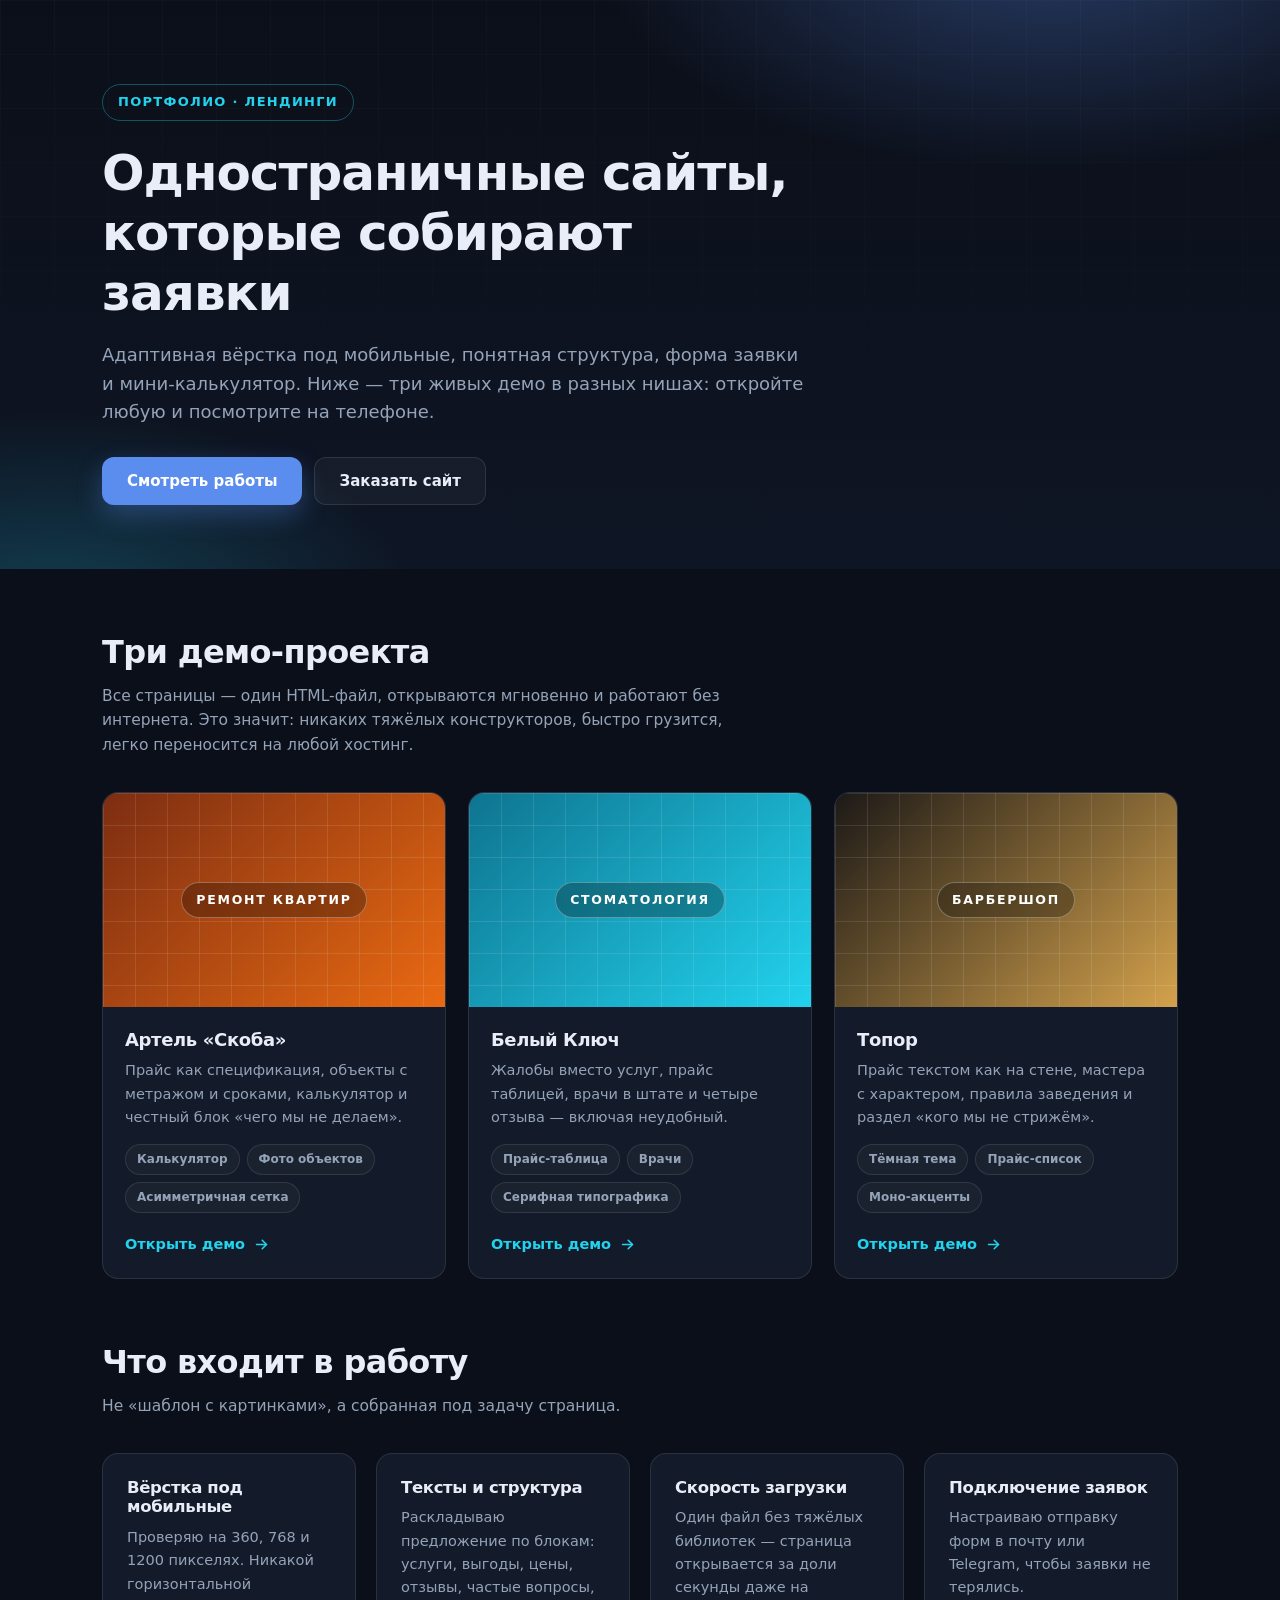
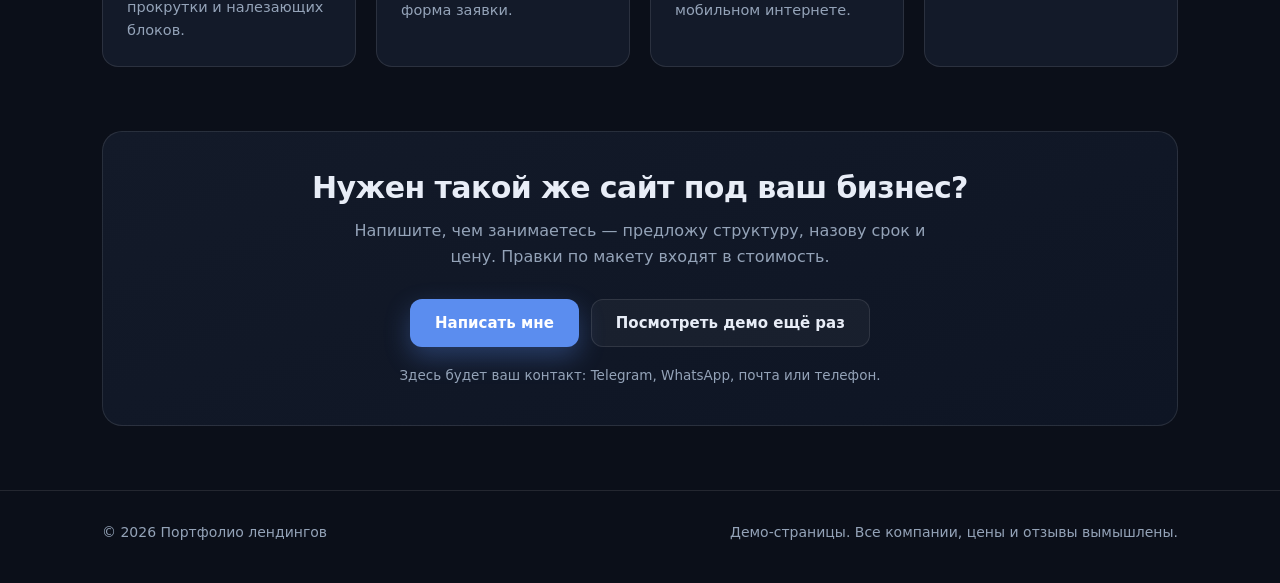
==== index.html @ 1e82141d "Portfolio: three redesigned landings with real photos, hub page, credits" ====
<!DOCTYPE html>
<html lang="ru">
<head>
<meta charset="utf-8">
<meta name="viewport" content="width=device-width, initial-scale=1">
<title>Портфолио — лендинги под ключ</title>
<meta name="description" content="Портфолио: одностраничные сайты для бизнеса. Адаптивная вёрстка, живые демо, срок 2–4 дня.">
<meta property="og:type" content="website">
<meta property="og:title" content="Портфолио — лендинги под ключ">
<meta property="og:description" content="Три демо-лендинга: ремонт квартир, стоматология, барбершоп.">
<style>
  :root{
    --bg:#0b0f19;
    --panel:#131a29;
    --line:rgba(255,255,255,.10);
    --text:#e8edf7;
    --muted:#94a3b8;
    --accent:#5b8def;
    --accent-2:#22d3ee;
    --r:16px;
  }
  *,*::before,*::after{box-sizing:border-box}
  html{scroll-behavior:smooth}
  body{
    margin:0;background:var(--bg);color:var(--text);line-height:1.6;
    font-family:"Segoe UI",system-ui,-apple-system,"Helvetica Neue",Arial,sans-serif;
    -webkit-font-smoothing:antialiased;
  }
  a{color:inherit;text-decoration:none}
  h1,h2,h3{margin:0;line-height:1.2;letter-spacing:-.02em}
  p{margin:0}
  :focus-visible{outline:3px solid var(--accent-2);outline-offset:3px;border-radius:8px}
  .wrap{width:100%;max-width:1120px;margin:0 auto;padding:0 22px}

  header.hero{
    position:relative;overflow:hidden;padding:84px 0 64px;
    background:
      radial-gradient(760px 380px at 82% -10%,rgba(91,141,239,.35),transparent 60%),
      radial-gradient(620px 340px at 4% 108%,rgba(34,211,238,.22),transparent 60%),
      linear-gradient(180deg,#0b0f19,#0e1524);
  }
  header.hero::after{
    content:"";position:absolute;inset:0;pointer-events:none;opacity:.45;
    background-image:linear-gradient(rgba(255,255,255,.05) 1px,transparent 1px),
                     linear-gradient(90deg,rgba(255,255,255,.05) 1px,transparent 1px);
    background-size:54px 54px;
    -webkit-mask-image:linear-gradient(180deg,#000,transparent 80%);
    mask-image:linear-gradient(180deg,#000,transparent 80%);
  }
  header.hero .wrap{position:relative;z-index:1}
  .pill{
    display:inline-flex;align-items:center;gap:8px;font-size:13px;font-weight:700;
    letter-spacing:.1em;text-transform:uppercase;color:var(--accent-2);
    border:1px solid rgba(34,211,238,.35);border-radius:999px;padding:7px 15px;margin-bottom:22px
  }
  h1{font-size:clamp(30px,5vw,50px);font-weight:800;max-width:20ch}
  .hero p{margin-top:18px;color:var(--muted);font-size:clamp(15px,1.8vw,18px);max-width:62ch}
  .hero-actions{display:flex;flex-wrap:wrap;gap:12px;margin-top:30px}
  .btn{
    display:inline-flex;align-items:center;justify-content:center;gap:9px;min-height:48px;
    padding:0 24px;border-radius:12px;font-weight:700;font-size:15px;border:1px solid transparent;
    transition:transform .15s,background .2s,border-color .2s
  }
  .btn:active{transform:translateY(1px)}
  .btn--primary{background:var(--accent);color:#fff;box-shadow:0 10px 26px rgba(91,141,239,.32)}
  .btn--primary:hover{background:#4a7de0}
  .btn--ghost{border-color:var(--line);color:var(--text);background:rgba(255,255,255,.04)}
  .btn--ghost:hover{background:rgba(255,255,255,.09);border-color:rgba(255,255,255,.28)}

  section{padding:64px 0}
  .sec-head{max-width:64ch;margin-bottom:34px}
  .sec-head h2{font-size:clamp(23px,3.2vw,32px);font-weight:800}
  .sec-head p{margin-top:12px;color:var(--muted);font-size:15.5px}

  .works{display:grid;grid-template-columns:repeat(auto-fit,minmax(288px,1fr));gap:22px}
  .work{
    display:flex;flex-direction:column;background:var(--panel);border:1px solid var(--line);
    border-radius:var(--r);overflow:hidden;transition:transform .2s,border-color .2s,box-shadow .2s
  }
  .work:hover{transform:translateY(-4px);border-color:rgba(91,141,239,.55);box-shadow:0 22px 50px rgba(0,0,0,.45)}
  .work__cover{
    aspect-ratio:16/10;position:relative;display:grid;place-items:center;overflow:hidden
  }
  .work__cover::before{
    content:"";position:absolute;inset:0;
    background-image:linear-gradient(rgba(255,255,255,.10) 1px,transparent 1px),
                     linear-gradient(90deg,rgba(255,255,255,.10) 1px,transparent 1px);
    background-size:32px 32px
  }
  .work__cover b{
    position:relative;z-index:1;font-size:12.5px;font-weight:800;letter-spacing:.14em;
    text-transform:uppercase;color:#fff;background:rgba(0,0,0,.28);
    border:1px solid rgba(255,255,255,.30);border-radius:999px;padding:7px 14px;backdrop-filter:blur(4px)
  }
  .k1{background:linear-gradient(135deg,#7c2d12,#ea6a12)}
  .k2{background:linear-gradient(135deg,#0e7490,#22d3ee)}
  .k3{background:linear-gradient(135deg,#1c1917,#d4a24c)}
  .work__body{padding:22px;display:flex;flex-direction:column;flex:1}
  .work__body h3{font-size:18px;font-weight:800}
  .work__body p{margin-top:9px;color:var(--muted);font-size:14.5px}
  .tags{display:flex;flex-wrap:wrap;gap:7px;margin-top:15px}
  .tags span{
    font-size:12px;font-weight:700;color:var(--muted);border:1px solid var(--line);
    border-radius:999px;padding:5px 11px;background:rgba(255,255,255,.03)
  }
  .work__link{
    margin-top:auto;padding-top:20px;display:flex;align-items:center;gap:8px;
    font-weight:800;font-size:14.5px;color:var(--accent-2)
  }
  .work__link svg{transition:transform .2s}
  .work:hover .work__link svg{transform:translateX(4px)}

  .skills{display:grid;grid-template-columns:repeat(auto-fit,minmax(240px,1fr));gap:20px}
  .skill{background:var(--panel);border:1px solid var(--line);border-radius:var(--r);padding:24px}
  .skill h3{font-size:16.5px;font-weight:800;margin-bottom:9px}
  .skill p{color:var(--muted);font-size:14.5px}

  .cta{
    background:linear-gradient(160deg,#131a29,#0e1524);border:1px solid var(--line);
    border-radius:20px;padding:38px;text-align:center
  }
  .cta h2{font-size:clamp(22px,3vw,30px);font-weight:800}
  .cta p{margin-top:12px;color:var(--muted);max-width:58ch;margin-left:auto;margin-right:auto}
  .cta .hero-actions{justify-content:center}

  footer{border-top:1px solid var(--line);padding:30px 0 40px;color:var(--muted);font-size:14px}
  .footer-in{display:flex;flex-wrap:wrap;gap:12px;justify-content:space-between}

  @media (max-width:520px){
    header.hero{padding:60px 0 48px}
    .cta{padding:26px}
    .hero-actions .btn{width:100%}
  }
  @media (prefers-reduced-motion:reduce){
    *{transition:none!important;animation:none!important}
    html{scroll-behavior:auto}
  }
</style>
</head>
<body>

<header class="hero" id="top">
  <div class="wrap">
    <span class="pill">Портфолио · лендинги</span>
    <h1>Одностраничные сайты, которые собирают заявки</h1>
    <p>Адаптивная вёрстка под мобильные, понятная структура, форма заявки и мини-калькулятор. Ниже — три живых демо в разных нишах: откройте любую и посмотрите на телефоне.</p>
    <div class="hero-actions">
      <a class="btn btn--primary" href="#works">Смотреть работы</a>
      <a class="btn btn--ghost" href="#contacts">Заказать сайт</a>
    </div>
  </div>
</header>

<section id="works">
  <div class="wrap">
    <div class="sec-head">
      <h2>Три демо-проекта</h2>
      <p>Все страницы — один HTML-файл, открываются мгновенно и работают без интернета. Это значит: никаких тяжёлых конструкторов, быстро грузится, легко переносится на любой хостинг.</p>
    </div>
    <div class="works">
      <a class="work" href="demo-remont/index.html">
        <div class="work__cover k1"><b>Ремонт квартир</b></div>
        <div class="work__body">
          <h3>Артель «Скоба»</h3>
          <p>Прайс как спецификация, объекты с метражом и сроками, калькулятор и честный блок «чего мы не делаем».</p>
          <div class="tags"><span>Калькулятор</span><span>Фото объектов</span><span>Асимметричная сетка</span></div>
          <div class="work__link">Открыть демо
            <svg width="17" height="17" viewBox="0 0 24 24" fill="none" stroke="currentColor" stroke-width="2.2" stroke-linecap="round" stroke-linejoin="round"><path d="M5 12h14"/><path d="M13 6l6 6-6 6"/></svg>
          </div>
        </div>
      </a>

      <a class="work" href="demo-clinic/index.html">
        <div class="work__cover k2"><b>Стоматология</b></div>
        <div class="work__body">
          <h3>Белый Ключ</h3>
          <p>Жалобы вместо услуг, прайс таблицей, врачи в штате и четыре отзыва — включая неудобный.</p>
          <div class="tags"><span>Прайс-таблица</span><span>Врачи</span><span>Серифная типографика</span></div>
          <div class="work__link">Открыть демо
            <svg width="17" height="17" viewBox="0 0 24 24" fill="none" stroke="currentColor" stroke-width="2.2" stroke-linecap="round" stroke-linejoin="round"><path d="M5 12h14"/><path d="M13 6l6 6-6 6"/></svg>
          </div>
        </div>
      </a>

      <a class="work" href="demo-barber/index.html">
        <div class="work__cover k3"><b>Барбершоп</b></div>
        <div class="work__body">
          <h3>Топор</h3>
          <p>Прайс текстом как на стене, мастера с характером, правила заведения и раздел «кого мы не стрижём».</p>
          <div class="tags"><span>Тёмная тема</span><span>Прайс-список</span><span>Моно-акценты</span></div>
          <div class="work__link">Открыть демо
            <svg width="17" height="17" viewBox="0 0 24 24" fill="none" stroke="currentColor" stroke-width="2.2" stroke-linecap="round" stroke-linejoin="round"><path d="M5 12h14"/><path d="M13 6l6 6-6 6"/></svg>
          </div>
        </div>
      </a>
    </div>
  </div>
</section>

<section style="padding-top:0">
  <div class="wrap">
    <div class="sec-head">
      <h2>Что входит в работу</h2>
      <p>Не «шаблон с картинками», а собранная под задачу страница.</p>
    </div>
    <div class="skills">
      <div class="skill">
        <h3>Вёрстка под мобильные</h3>
        <p>Проверяю на 360, 768 и 1200 пикселях. Никакой горизонтальной прокрутки и налезающих блоков.</p>
      </div>
      <div class="skill">
        <h3>Тексты и структура</h3>
        <p>Раскладываю предложение по блокам: услуги, выгоды, цены, отзывы, частые вопросы, форма заявки.</p>
      </div>
      <div class="skill">
        <h3>Скорость загрузки</h3>
        <p>Один файл без тяжёлых библиотек — страница открывается за доли секунды даже на мобильном интернете.</p>
      </div>
      <div class="skill">
        <h3>Подключение заявок</h3>
        <p>Настраиваю отправку форм в почту или Telegram, чтобы заявки не терялись.</p>
      </div>
    </div>
  </div>
</section>

<section id="contacts" style="padding-top:0">
  <div class="wrap">
    <div class="cta">
      <h2>Нужен такой же сайт под ваш бизнес?</h2>
      <p>Напишите, чем занимаетесь — предложу структуру, назову срок и цену. Правки по макету входят в стоимость.</p>
      <div class="hero-actions">
        <!-- ЗАМЕНИТЬ: контакты. Можно поставить ссылку на Telegram / WhatsApp / почту. -->
        <a class="btn btn--primary" href="#contacts">Написать мне</a>
        <a class="btn btn--ghost" href="#works">Посмотреть демо ещё раз</a>
      </div>
      <p style="margin-top:18px;font-size:13.5px">Здесь будет ваш контакт: Telegram, WhatsApp, почта или телефон.</p>
    </div>
  </div>
</section>

<footer>
  <div class="wrap footer-in">
    <span>© <span id="year">2026</span> Портфолио лендингов</span>
    <span>Демо-страницы. Все компании, цены и отзывы вымышлены.</span>
  </div>
</footer>

<script>
(function () {
  "use strict";
  var year = document.getElementById("year");
  if (year) year.textContent = new Date().getFullYear();
})();
</script>
</body>
</html>
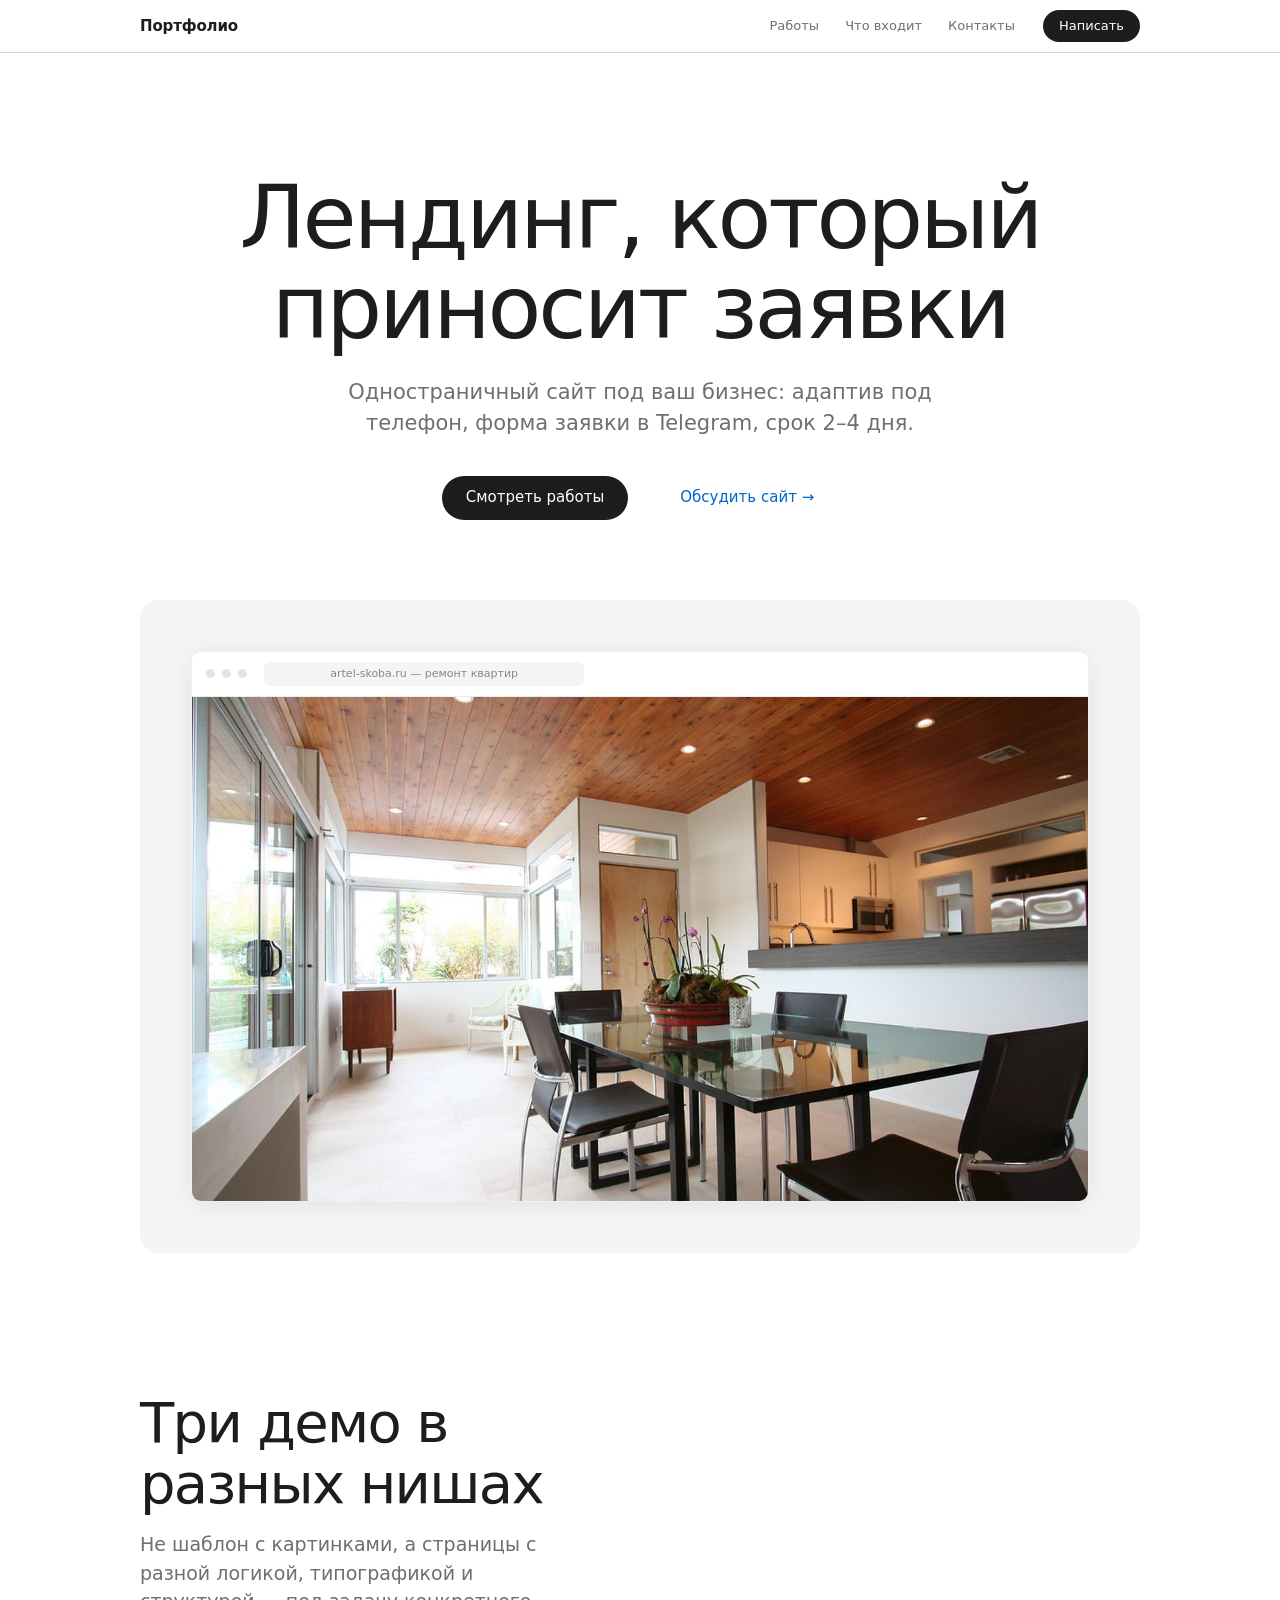
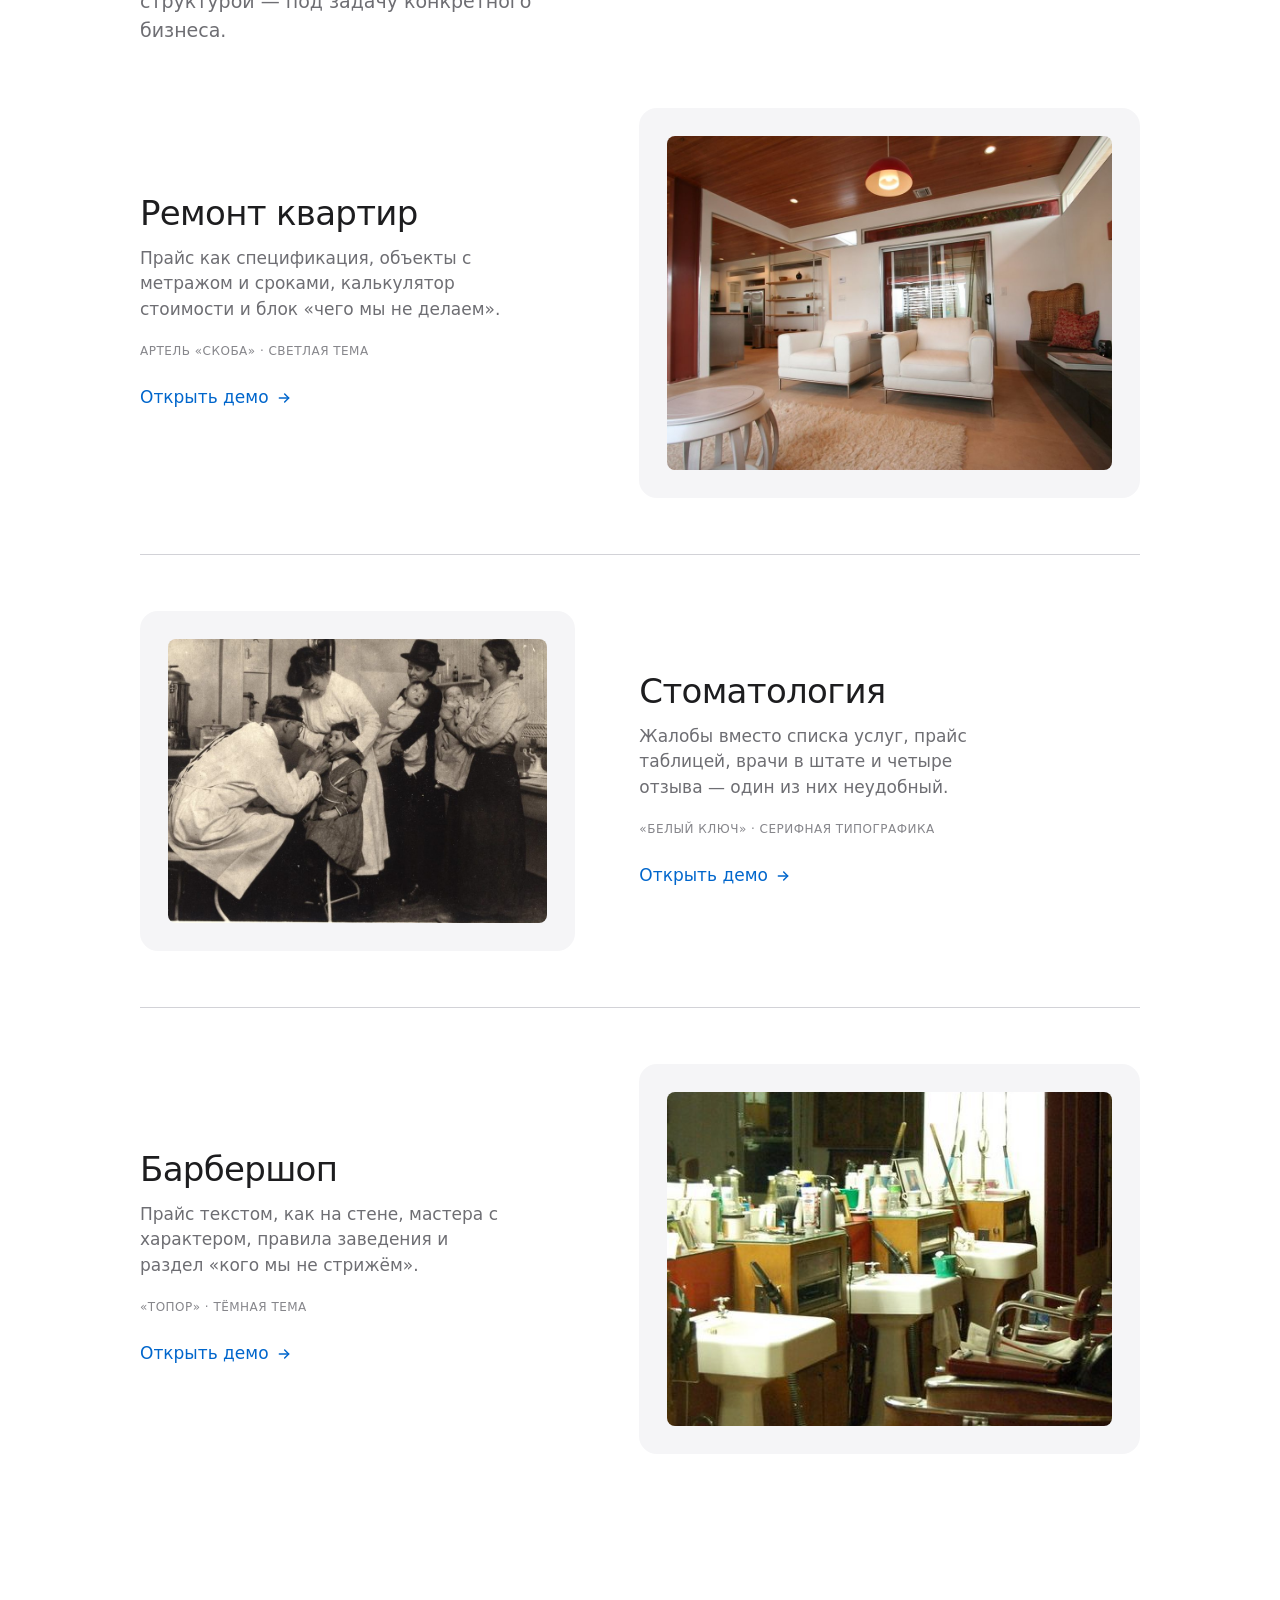
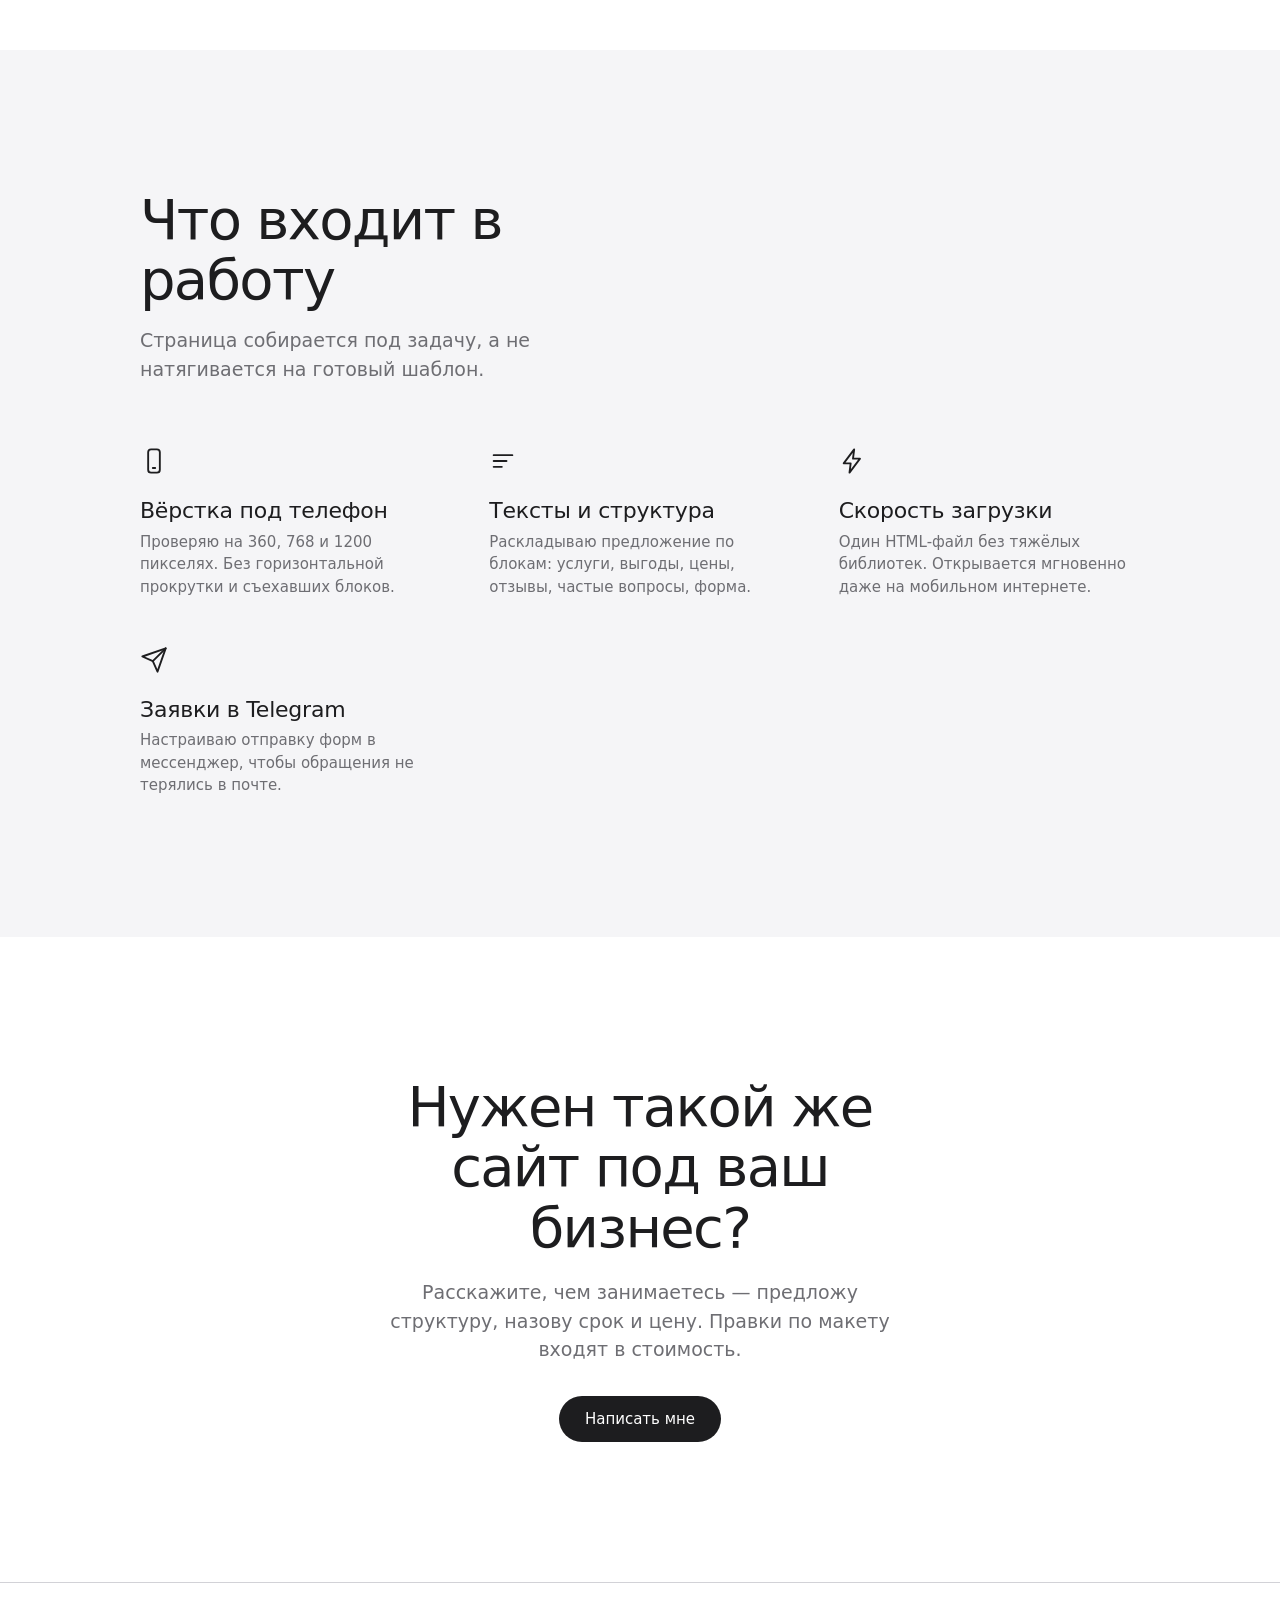
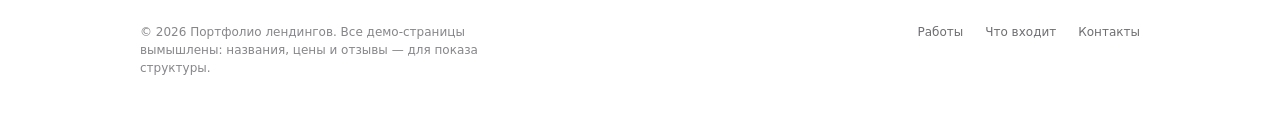
==== commit 3080834d: "Redesign hub in apple-minimal style: white canvas, thin large type, product mockup, no gradients" ====
--- a/index.html
+++ b/index.html
@@ -3,246 +3,344 @@
 <head>
 <meta charset="utf-8">
 <meta name="viewport" content="width=device-width, initial-scale=1">
+<link rel="icon" href="data:image/svg+xml,%3Csvg xmlns='http://www.w3.org/2000/svg' viewBox='0 0 32 32'%3E%3Crect width='32' height='32' rx='7' fill='%230066cc'/%3E%3Cpath d='M9 21h14' stroke='%23ffffff' stroke-width='3' stroke-linecap='round'/%3E%3C/svg%3E">
 <title>Портфолио — лендинги под ключ</title>
-<meta name="description" content="Портфолио: одностраничные сайты для бизнеса. Адаптивная вёрстка, живые демо, срок 2–4 дня.">
+<meta name="description" content="Одностраничные сайты для бизнеса: адаптив под мобильные, форма заявки, срок 2–4 дня. Три живых демо в разных нишах.">
 <meta property="og:type" content="website">
 <meta property="og:title" content="Портфолио — лендинги под ключ">
-<meta property="og:description" content="Три демо-лендинга: ремонт квартир, стоматология, барбершоп.">
+<meta property="og:description" content="Три живых демо: ремонт квартир, стоматология, барбершоп.">
 <style>
   :root{
-    --bg:#0b0f19;
-    --panel:#131a29;
-    --line:rgba(255,255,255,.10);
-    --text:#e8edf7;
-    --muted:#94a3b8;
-    --accent:#5b8def;
-    --accent-2:#22d3ee;
-    --r:16px;
+    --canvas:#ffffff;
+    --canvas-alt:#f5f5f7;
+    --ink:#1d1d1f;
+    --ink-muted:#6e6e73;
+    --ink-subtle:#86868b;
+    --hairline:#d2d2d7;
+    --accent:#0066cc;
+    --accent-hover:#0071e3;
+    --card-shadow:0 4px 24px rgba(0,0,0,.08);
+    --radius:12px;
+    --radius-lg:18px;
+    --display:-apple-system,"SF Pro Display","Inter","Segoe UI",system-ui,sans-serif;
+    --pad:clamp(20px,5vw,40px);
+    --max:1080px;
   }
   *,*::before,*::after{box-sizing:border-box}
-  html{scroll-behavior:smooth}
+  html{scroll-behavior:smooth;-webkit-text-size-adjust:100%}
   body{
-    margin:0;background:var(--bg);color:var(--text);line-height:1.6;
-    font-family:"Segoe UI",system-ui,-apple-system,"Helvetica Neue",Arial,sans-serif;
+    margin:0;background:var(--canvas);color:var(--ink);
+    font-family:var(--display);font-size:17px;line-height:1.5;
     -webkit-font-smoothing:antialiased;
   }
+  img{display:block;max-width:100%;height:auto}
   a{color:inherit;text-decoration:none}
-  h1,h2,h3{margin:0;line-height:1.2;letter-spacing:-.02em}
+  h1,h2,h3{margin:0;letter-spacing:-0.02em;font-weight:500;line-height:1.08}
   p{margin:0}
-  :focus-visible{outline:3px solid var(--accent-2);outline-offset:3px;border-radius:8px}
-  .wrap{width:100%;max-width:1120px;margin:0 auto;padding:0 22px}
-
-  header.hero{
-    position:relative;overflow:hidden;padding:84px 0 64px;
-    background:
-      radial-gradient(760px 380px at 82% -10%,rgba(91,141,239,.35),transparent 60%),
-      radial-gradient(620px 340px at 4% 108%,rgba(34,211,238,.22),transparent 60%),
-      linear-gradient(180deg,#0b0f19,#0e1524);
-  }
-  header.hero::after{
-    content:"";position:absolute;inset:0;pointer-events:none;opacity:.45;
-    background-image:linear-gradient(rgba(255,255,255,.05) 1px,transparent 1px),
-                     linear-gradient(90deg,rgba(255,255,255,.05) 1px,transparent 1px);
-    background-size:54px 54px;
-    -webkit-mask-image:linear-gradient(180deg,#000,transparent 80%);
-    mask-image:linear-gradient(180deg,#000,transparent 80%);
-  }
-  header.hero .wrap{position:relative;z-index:1}
+  :focus-visible{outline:2px solid var(--accent);outline-offset:4px;border-radius:4px}
+
+  .wrap{width:100%;max-width:var(--max);margin:0 auto;padding:0 var(--pad)}
+  .skip{
+    position:absolute;left:50%;top:0;transform:translate(-50%,-140%);z-index:100;
+    background:var(--ink);color:#fff;font-size:13px;padding:10px 18px;border-radius:0 0 10px 10px;
+    transition:transform .2s
+  }
+  .skip:focus{transform:translate(-50%,0)}
+
+  /* ---------- навигация: одна строка ---------- */
+  .nav{
+    position:sticky;top:0;z-index:50;
+    background:rgba(255,255,255,.86);
+    backdrop-filter:saturate(180%) blur(20px);
+    -webkit-backdrop-filter:saturate(180%) blur(20px);
+    border-bottom:1px solid var(--hairline);
+  }
+  .nav__inner{
+    display:flex;align-items:center;gap:28px;
+    min-height:52px;max-width:var(--max);margin:0 auto;padding:0 var(--pad)
+  }
+  .brand{font-size:15px;font-weight:600;letter-spacing:-.01em}
+  .nav__links{display:flex;gap:26px;margin-left:auto}
+  .nav__links a{font-size:13px;color:var(--ink-muted);font-weight:400}
+  .nav__links a:hover{color:var(--ink)}
   .pill{
-    display:inline-flex;align-items:center;gap:8px;font-size:13px;font-weight:700;
-    letter-spacing:.1em;text-transform:uppercase;color:var(--accent-2);
-    border:1px solid rgba(34,211,238,.35);border-radius:999px;padding:7px 15px;margin-bottom:22px
-  }
-  h1{font-size:clamp(30px,5vw,50px);font-weight:800;max-width:20ch}
-  .hero p{margin-top:18px;color:var(--muted);font-size:clamp(15px,1.8vw,18px);max-width:62ch}
-  .hero-actions{display:flex;flex-wrap:wrap;gap:12px;margin-top:30px}
-  .btn{
-    display:inline-flex;align-items:center;justify-content:center;gap:9px;min-height:48px;
-    padding:0 24px;border-radius:12px;font-weight:700;font-size:15px;border:1px solid transparent;
-    transition:transform .15s,background .2s,border-color .2s
-  }
-  .btn:active{transform:translateY(1px)}
-  .btn--primary{background:var(--accent);color:#fff;box-shadow:0 10px 26px rgba(91,141,239,.32)}
-  .btn--primary:hover{background:#4a7de0}
-  .btn--ghost{border-color:var(--line);color:var(--text);background:rgba(255,255,255,.04)}
-  .btn--ghost:hover{background:rgba(255,255,255,.09);border-color:rgba(255,255,255,.28)}
-
-  section{padding:64px 0}
-  .sec-head{max-width:64ch;margin-bottom:34px}
-  .sec-head h2{font-size:clamp(23px,3.2vw,32px);font-weight:800}
-  .sec-head p{margin-top:12px;color:var(--muted);font-size:15.5px}
-
-  .works{display:grid;grid-template-columns:repeat(auto-fit,minmax(288px,1fr));gap:22px}
+    display:inline-flex;align-items:center;justify-content:center;
+    min-height:32px;padding:0 16px;border-radius:980px;
+    font-size:13px;font-weight:500;background:var(--ink);color:#fff;
+    transition:background .2s,color .2s,transform .12s
+  }
+  .pill:hover{background:#000}
+  .pill:active{transform:translateY(1px)}
+  .pill--ghost{background:transparent;color:var(--accent);padding:0}
+  .pill--ghost:hover{color:var(--accent-hover);background:transparent}
+
+  /* ---------- первый экран ---------- */
+  .hero{padding:clamp(72px,10vw,120px) 0 0;text-align:center}
+  .hero h1{
+    font-size:clamp(42px,7.4vw,88px);
+    letter-spacing:-0.035em;line-height:1.02;
+    margin:0 auto;max-width:16ch
+  }
+  .hero p{
+    margin:24px auto 0;max-width:44ch;
+    font-size:clamp(17px,2vw,21px);color:var(--ink-muted)
+  }
+  .hero__cta{display:flex;align-items:center;justify-content:center;gap:28px;margin-top:36px;flex-wrap:wrap}
+  .hero__cta .pill{min-height:44px;padding:0 24px;font-size:15px}
+
+  /* продуктовое фото: мокап браузера на светлой панели */
+  .stage{
+    margin-top:clamp(48px,7vw,80px);
+    background:var(--canvas-alt);
+    border-radius:var(--radius-lg);
+    padding:clamp(18px,4vw,52px);
+  }
+  .shot{
+    border-radius:10px;overflow:hidden;background:#fff;
+    box-shadow:var(--card-shadow);
+    border:1px solid rgba(0,0,0,.06)
+  }
+  .shot__bar{
+    display:flex;align-items:center;gap:7px;
+    padding:10px 14px;border-bottom:1px solid #ececf0;background:#fff
+  }
+  .shot__dot{width:9px;height:9px;border-radius:50%;background:#e3e3e8}
+  .shot__url{
+    margin-left:10px;flex:1;max-width:320px;
+    font-size:11px;color:var(--ink-subtle);
+    background:var(--canvas-alt);border-radius:6px;padding:4px 10px;
+    white-space:nowrap;overflow:hidden;text-overflow:ellipsis
+  }
+  .shot img{width:100%;aspect-ratio:16/9;object-fit:cover}
+
+  /* ---------- секции ---------- */
+  .sec{padding:clamp(96px,12vw,140px) 0}
+  .sec--alt{background:var(--canvas-alt)}
+  .sec__head{max-width:38ch;margin-bottom:clamp(40px,6vw,64px)}
+  .sec__head h2{font-size:clamp(32px,4.4vw,56px);letter-spacing:-0.03em}
+  .sec__head p{margin-top:16px;font-size:clamp(17px,1.8vw,19px);color:var(--ink-muted)}
+  .sec--alt .sec__head{max-width:44ch}
+
+  /* ---------- работы ---------- */
   .work{
-    display:flex;flex-direction:column;background:var(--panel);border:1px solid var(--line);
-    border-radius:var(--r);overflow:hidden;transition:transform .2s,border-color .2s,box-shadow .2s
-  }
-  .work:hover{transform:translateY(-4px);border-color:rgba(91,141,239,.55);box-shadow:0 22px 50px rgba(0,0,0,.45)}
-  .work__cover{
-    aspect-ratio:16/10;position:relative;display:grid;place-items:center;overflow:hidden
-  }
-  .work__cover::before{
-    content:"";position:absolute;inset:0;
-    background-image:linear-gradient(rgba(255,255,255,.10) 1px,transparent 1px),
-                     linear-gradient(90deg,rgba(255,255,255,.10) 1px,transparent 1px);
-    background-size:32px 32px
-  }
-  .work__cover b{
-    position:relative;z-index:1;font-size:12.5px;font-weight:800;letter-spacing:.14em;
-    text-transform:uppercase;color:#fff;background:rgba(0,0,0,.28);
-    border:1px solid rgba(255,255,255,.30);border-radius:999px;padding:7px 14px;backdrop-filter:blur(4px)
-  }
-  .k1{background:linear-gradient(135deg,#7c2d12,#ea6a12)}
-  .k2{background:linear-gradient(135deg,#0e7490,#22d3ee)}
-  .k3{background:linear-gradient(135deg,#1c1917,#d4a24c)}
-  .work__body{padding:22px;display:flex;flex-direction:column;flex:1}
-  .work__body h3{font-size:18px;font-weight:800}
-  .work__body p{margin-top:9px;color:var(--muted);font-size:14.5px}
-  .tags{display:flex;flex-wrap:wrap;gap:7px;margin-top:15px}
-  .tags span{
-    font-size:12px;font-weight:700;color:var(--muted);border:1px solid var(--line);
-    border-radius:999px;padding:5px 11px;background:rgba(255,255,255,.03)
+    display:grid;grid-template-columns:1fr 1.15fr;
+    gap:clamp(32px,5vw,64px);align-items:center;
+    padding:clamp(40px,5vw,56px) 0;
+    border-top:1px solid var(--hairline)
+  }
+  .work:first-of-type{border-top:0;padding-top:0}
+  .work__text h3{font-size:clamp(24px,2.8vw,34px);letter-spacing:-0.02em}
+  .work__text p{margin-top:14px;font-size:17px;color:var(--ink-muted);max-width:34ch}
+  .work__tag{
+    display:inline-block;margin-top:20px;
+    font-size:12px;letter-spacing:.04em;text-transform:uppercase;
+    color:var(--ink-subtle)
   }
   .work__link{
-    margin-top:auto;padding-top:20px;display:flex;align-items:center;gap:8px;
-    font-weight:800;font-size:14.5px;color:var(--accent-2)
-  }
+    display:inline-flex;align-items:center;gap:7px;margin-top:22px;
+    font-size:17px;color:var(--accent)
+  }
+  .work__link:hover{color:var(--accent-hover)}
   .work__link svg{transition:transform .2s}
-  .work:hover .work__link svg{transform:translateX(4px)}
-
-  .skills{display:grid;grid-template-columns:repeat(auto-fit,minmax(240px,1fr));gap:20px}
-  .skill{background:var(--panel);border:1px solid var(--line);border-radius:var(--r);padding:24px}
-  .skill h3{font-size:16.5px;font-weight:800;margin-bottom:9px}
-  .skill p{color:var(--muted);font-size:14.5px}
-
-  .cta{
-    background:linear-gradient(160deg,#131a29,#0e1524);border:1px solid var(--line);
-    border-radius:20px;padding:38px;text-align:center
-  }
-  .cta h2{font-size:clamp(22px,3vw,30px);font-weight:800}
-  .cta p{margin-top:12px;color:var(--muted);max-width:58ch;margin-left:auto;margin-right:auto}
-  .cta .hero-actions{justify-content:center}
-
-  footer{border-top:1px solid var(--line);padding:30px 0 40px;color:var(--muted);font-size:14px}
-  .footer-in{display:flex;flex-wrap:wrap;gap:12px;justify-content:space-between}
-
+  .work__link:hover svg{transform:translateX(3px)}
+  .work__media{
+    background:var(--canvas-alt);border-radius:var(--radius-lg);
+    padding:clamp(14px,2.5vw,28px)
+  }
+  .sec--alt .work__media{background:#fff}
+  .work__media img{width:100%;aspect-ratio:4/3;object-fit:cover;border-radius:8px}
+  .work--flip .work__media{order:-1}
+
+  /* ---------- что входит ---------- */
+  .feats{display:grid;grid-template-columns:repeat(auto-fit,minmax(230px,1fr));gap:clamp(28px,4vw,48px)}
+  .feat h3{font-size:22px;letter-spacing:-0.01em;margin-top:16px}
+  .feat p{margin-top:8px;font-size:15px;color:var(--ink-muted)}
+  .feat svg{color:var(--ink);width:28px;height:28px}
+
+  /* ---------- финальный призыв ---------- */
+  .cta{text-align:center}
+  .cta h2{font-size:clamp(32px,4.6vw,56px);letter-spacing:-0.03em;max-width:16ch;margin:0 auto}
+  .cta p{margin:20px auto 0;max-width:44ch;font-size:clamp(17px,1.8vw,19px);color:var(--ink-muted)}
+  .cta .pill{margin-top:32px;min-height:46px;padding:0 26px;font-size:15px}
+
+  /* ---------- подвал ---------- */
+  footer{border-top:1px solid var(--hairline);padding:40px 0 56px}
+  .foot{display:flex;flex-wrap:wrap;gap:16px 40px;justify-content:space-between;align-items:baseline}
+  .foot p{font-size:12px;color:var(--ink-subtle);max-width:52ch}
+  .foot nav{display:flex;gap:22px}
+  .foot nav a{font-size:12px;color:var(--ink-muted)}
+  .foot nav a:hover{color:var(--ink)}
+
+  /* ---------- адаптив ---------- */
+  @media (max-width:860px){
+    .work{grid-template-columns:1fr;gap:28px}
+    .work__media{order:-1}
+    .work--flip .work__media{order:-1}
+    .nav__links{display:none}
+    .nav__inner{gap:16px}
+    .brand{margin-right:auto}
+  }
   @media (max-width:520px){
-    header.hero{padding:60px 0 48px}
-    .cta{padding:26px}
-    .hero-actions .btn{width:100%}
+    .hero h1{font-size:clamp(34px,9vw,48px)}
+    .hero__cta{gap:18px}
   }
   @media (prefers-reduced-motion:reduce){
+    html{scroll-behavior:auto}
     *{transition:none!important;animation:none!important}
-    html{scroll-behavior:auto}
   }
 </style>
 </head>
 <body>
 
-<header class="hero" id="top">
-  <div class="wrap">
-    <span class="pill">Портфолио · лендинги</span>
-    <h1>Одностраничные сайты, которые собирают заявки</h1>
-    <p>Адаптивная вёрстка под мобильные, понятная структура, форма заявки и мини-калькулятор. Ниже — три живых демо в разных нишах: откройте любую и посмотрите на телефоне.</p>
-    <div class="hero-actions">
-      <a class="btn btn--primary" href="#works">Смотреть работы</a>
-      <a class="btn btn--ghost" href="#contacts">Заказать сайт</a>
-    </div>
+<a class="skip" href="#works">Перейти к работам</a>
+
+<header class="nav">
+  <div class="nav__inner">
+    <a class="brand" href="#top">Портфолио</a>
+    <nav class="nav__links" aria-label="Основная навигация">
+      <a href="#works">Работы</a>
+      <a href="#included">Что входит</a>
+      <a href="#contact">Контакты</a>
+    </nav>
+    <a class="pill" href="#contact">Написать</a>
   </div>
 </header>
 
-<section id="works">
-  <div class="wrap">
-    <div class="sec-head">
-      <h2>Три демо-проекта</h2>
-      <p>Все страницы — один HTML-файл, открываются мгновенно и работают без интернета. Это значит: никаких тяжёлых конструкторов, быстро грузится, легко переносится на любой хостинг.</p>
+<main id="top">
+
+  <!-- ---------- первый экран ---------- -->
+  <section class="hero">
+    <div class="wrap">
+      <h1>Лендинг, который приносит заявки</h1>
+      <p>Одностраничный сайт под ваш бизнес: адаптив под телефон, форма заявки в Telegram, срок 2–4 дня.</p>
+      <div class="hero__cta">
+        <a class="pill" href="#works">Смотреть работы</a>
+        <a class="pill pill--ghost" href="#contact">Обсудить сайт →</a>
+      </div>
+
+      <div class="stage">
+        <div class="shot">
+          <div class="shot__bar" aria-hidden="true">
+            <span class="shot__dot"></span>
+            <span class="shot__dot"></span>
+            <span class="shot__dot"></span>
+            <span class="shot__url">artel-skoba.ru — ремонт квартир</span>
+          </div>
+          <!-- ФОТО: скриншот реального проекта. Сейчас — кадр из демо «ремонт квартир». -->
+          <img src="demo-remont/img/hero.jpg" width="1500" height="1000"
+               alt="Фрагмент лендинга для компании по ремонту квартир" fetchpriority="high">
+        </div>
+      </div>
     </div>
-    <div class="works">
-      <a class="work" href="demo-remont/index.html">
-        <div class="work__cover k1"><b>Ремонт квартир</b></div>
-        <div class="work__body">
-          <h3>Артель «Скоба»</h3>
-          <p>Прайс как спецификация, объекты с метражом и сроками, калькулятор и честный блок «чего мы не делаем».</p>
-          <div class="tags"><span>Калькулятор</span><span>Фото объектов</span><span>Асимметричная сетка</span></div>
-          <div class="work__link">Открыть демо
-            <svg width="17" height="17" viewBox="0 0 24 24" fill="none" stroke="currentColor" stroke-width="2.2" stroke-linecap="round" stroke-linejoin="round"><path d="M5 12h14"/><path d="M13 6l6 6-6 6"/></svg>
-          </div>
-        </div>
-      </a>
-
-      <a class="work" href="demo-clinic/index.html">
-        <div class="work__cover k2"><b>Стоматология</b></div>
-        <div class="work__body">
-          <h3>Белый Ключ</h3>
-          <p>Жалобы вместо услуг, прайс таблицей, врачи в штате и четыре отзыва — включая неудобный.</p>
-          <div class="tags"><span>Прайс-таблица</span><span>Врачи</span><span>Серифная типографика</span></div>
-          <div class="work__link">Открыть демо
-            <svg width="17" height="17" viewBox="0 0 24 24" fill="none" stroke="currentColor" stroke-width="2.2" stroke-linecap="round" stroke-linejoin="round"><path d="M5 12h14"/><path d="M13 6l6 6-6 6"/></svg>
-          </div>
-        </div>
-      </a>
-
-      <a class="work" href="demo-barber/index.html">
-        <div class="work__cover k3"><b>Барбершоп</b></div>
-        <div class="work__body">
-          <h3>Топор</h3>
-          <p>Прайс текстом как на стене, мастера с характером, правила заведения и раздел «кого мы не стрижём».</p>
-          <div class="tags"><span>Тёмная тема</span><span>Прайс-список</span><span>Моно-акценты</span></div>
-          <div class="work__link">Открыть демо
-            <svg width="17" height="17" viewBox="0 0 24 24" fill="none" stroke="currentColor" stroke-width="2.2" stroke-linecap="round" stroke-linejoin="round"><path d="M5 12h14"/><path d="M13 6l6 6-6 6"/></svg>
-          </div>
-        </div>
-      </a>
+  </section>
+
+  <!-- ---------- работы ---------- -->
+  <section class="sec" id="works">
+    <div class="wrap">
+      <div class="sec__head">
+        <h2>Три демо в разных нишах</h2>
+        <p>Не шаблон с картинками, а страницы с разной логикой, типографикой и структурой — под задачу конкретного бизнеса.</p>
+      </div>
+
+      <article class="work">
+        <div class="work__text">
+          <h3>Ремонт квартир</h3>
+          <p>Прайс как спецификация, объекты с метражом и сроками, калькулятор стоимости и блок «чего мы не делаем».</p>
+          <span class="work__tag">Артель «Скоба» · светлая тема</span>
+          <br>
+          <a class="work__link" href="demo-remont/index.html">Открыть демо
+            <svg width="16" height="16" viewBox="0 0 24 24" fill="none" stroke="currentColor" stroke-width="2.2" stroke-linecap="round" stroke-linejoin="round" aria-hidden="true"><path d="M5 12h14"/><path d="M13 6l6 6-6 6"/></svg>
+          </a>
+        </div>
+        <div class="work__media">
+          <img src="demo-remont/img/work-1.jpg" width="1000" height="750" alt="Лендинг компании по ремонту квартир" decoding="async">
+        </div>
+      </article>
+
+      <article class="work work--flip">
+        <div class="work__text">
+          <h3>Стоматология</h3>
+          <p>Жалобы вместо списка услуг, прайс таблицей, врачи в штате и четыре отзыва — один из них неудобный.</p>
+          <span class="work__tag">«Белый Ключ» · серифная типографика</span>
+          <br>
+          <a class="work__link" href="demo-clinic/index.html">Открыть демо
+            <svg width="16" height="16" viewBox="0 0 24 24" fill="none" stroke="currentColor" stroke-width="2.2" stroke-linecap="round" stroke-linejoin="round" aria-hidden="true"><path d="M5 12h14"/><path d="M13 6l6 6-6 6"/></svg>
+          </a>
+        </div>
+        <div class="work__media">
+          <img src="demo-clinic/photos/02-kabinet.jpg" width="1024" height="683" alt="Лендинг стоматологической клиники" decoding="async">
+        </div>
+      </article>
+
+      <article class="work">
+        <div class="work__text">
+          <h3>Барбершоп</h3>
+          <p>Прайс текстом, как на стене, мастера с характером, правила заведения и раздел «кого мы не стрижём».</p>
+          <span class="work__tag">«Топор» · тёмная тема</span>
+          <br>
+          <a class="work__link" href="demo-barber/index.html">Открыть демо
+            <svg width="16" height="16" viewBox="0 0 24 24" fill="none" stroke="currentColor" stroke-width="2.2" stroke-linecap="round" stroke-linejoin="round" aria-hidden="true"><path d="M5 12h14"/><path d="M13 6l6 6-6 6"/></svg>
+          </a>
+        </div>
+        <div class="work__media">
+          <img src="demo-barber/img/hall-01.jpg" width="486" height="648" alt="Лендинг барбершопа" decoding="async">
+        </div>
+      </article>
     </div>
-  </div>
-</section>
-
-<section style="padding-top:0">
-  <div class="wrap">
-    <div class="sec-head">
-      <h2>Что входит в работу</h2>
-      <p>Не «шаблон с картинками», а собранная под задачу страница.</p>
+  </section>
+
+  <!-- ---------- что входит ---------- -->
+  <section class="sec sec--alt" id="included">
+    <div class="wrap">
+      <div class="sec__head">
+        <h2>Что входит в работу</h2>
+        <p>Страница собирается под задачу, а не натягивается на готовый шаблон.</p>
+      </div>
+      <div class="feats">
+        <div class="feat">
+          <svg viewBox="0 0 24 24" fill="none" stroke="currentColor" stroke-width="1.6" stroke-linecap="round" stroke-linejoin="round" aria-hidden="true"><rect x="7" y="2" width="10" height="20" rx="2.5"/><path d="M11 18h2"/></svg>
+          <h3>Вёрстка под телефон</h3>
+          <p>Проверяю на 360, 768 и 1200 пикселях. Без горизонтальной прокрутки и съехавших блоков.</p>
+        </div>
+        <div class="feat">
+          <svg viewBox="0 0 24 24" fill="none" stroke="currentColor" stroke-width="1.6" stroke-linecap="round" stroke-linejoin="round" aria-hidden="true"><path d="M4 7h16"/><path d="M4 12h11"/><path d="M4 17h7"/></svg>
+          <h3>Тексты и структура</h3>
+          <p>Раскладываю предложение по блокам: услуги, выгоды, цены, отзывы, частые вопросы, форма.</p>
+        </div>
+        <div class="feat">
+          <svg viewBox="0 0 24 24" fill="none" stroke="currentColor" stroke-width="1.6" stroke-linecap="round" stroke-linejoin="round" aria-hidden="true"><path d="M13 2 4 14h6l-1 8 9-12h-6z"/></svg>
+          <h3>Скорость загрузки</h3>
+          <p>Один HTML-файл без тяжёлых библиотек. Открывается мгновенно даже на мобильном интернете.</p>
+        </div>
+        <div class="feat">
+          <svg viewBox="0 0 24 24" fill="none" stroke="currentColor" stroke-width="1.6" stroke-linecap="round" stroke-linejoin="round" aria-hidden="true"><path d="M22 2 11 13"/><path d="M22 2 15 22l-4-9-9-4z"/></svg>
+          <h3>Заявки в Telegram</h3>
+          <p>Настраиваю отправку форм в мессенджер, чтобы обращения не терялись в почте.</p>
+        </div>
+      </div>
     </div>
-    <div class="skills">
-      <div class="skill">
-        <h3>Вёрстка под мобильные</h3>
-        <p>Проверяю на 360, 768 и 1200 пикселях. Никакой горизонтальной прокрутки и налезающих блоков.</p>
-      </div>
-      <div class="skill">
-        <h3>Тексты и структура</h3>
-        <p>Раскладываю предложение по блокам: услуги, выгоды, цены, отзывы, частые вопросы, форма заявки.</p>
-      </div>
-      <div class="skill">
-        <h3>Скорость загрузки</h3>
-        <p>Один файл без тяжёлых библиотек — страница открывается за доли секунды даже на мобильном интернете.</p>
-      </div>
-      <div class="skill">
-        <h3>Подключение заявок</h3>
-        <p>Настраиваю отправку форм в почту или Telegram, чтобы заявки не терялись.</p>
-      </div>
+  </section>
+
+  <!-- ---------- призыв ---------- -->
+  <section class="sec cta" id="contact">
+    <div class="wrap">
+      <h2>Нужен такой же сайт под ваш бизнес?</h2>
+      <p>Расскажите, чем занимаетесь — предложу структуру, назову срок и цену. Правки по макету входят в стоимость.</p>
+      <!-- ЗАМЕНИТЬ: ссылка на Telegram / WhatsApp / почту -->
+      <a class="pill" href="#contact">Написать мне</a>
     </div>
-  </div>
-</section>
-
-<section id="contacts" style="padding-top:0">
-  <div class="wrap">
-    <div class="cta">
-      <h2>Нужен такой же сайт под ваш бизнес?</h2>
-      <p>Напишите, чем занимаетесь — предложу структуру, назову срок и цену. Правки по макету входят в стоимость.</p>
-      <div class="hero-actions">
-        <!-- ЗАМЕНИТЬ: контакты. Можно поставить ссылку на Telegram / WhatsApp / почту. -->
-        <a class="btn btn--primary" href="#contacts">Написать мне</a>
-        <a class="btn btn--ghost" href="#works">Посмотреть демо ещё раз</a>
-      </div>
-      <p style="margin-top:18px;font-size:13.5px">Здесь будет ваш контакт: Telegram, WhatsApp, почта или телефон.</p>
-    </div>
-  </div>
-</section>
+  </section>
+
+</main>
 
 <footer>
-  <div class="wrap footer-in">
-    <span>© <span id="year">2026</span> Портфолио лендингов</span>
-    <span>Демо-страницы. Все компании, цены и отзывы вымышлены.</span>
+  <div class="wrap foot">
+    <p>© <span id="year">2026</span> Портфолио лендингов. Все демо-страницы вымышлены: названия, цены и отзывы — для показа структуры.</p>
+    <nav aria-label="Ссылки в подвале">
+      <a href="#works">Работы</a>
+      <a href="#included">Что входит</a>
+      <a href="#contact">Контакты</a>
+    </nav>
   </div>
 </footer>
 
@@ -251,7 +349,18 @@
   "use strict";
   var year = document.getElementById("year");
   if (year) year.textContent = new Date().getFullYear();
+
+  /* якоря с учётом липкой навигации */
+  document.querySelectorAll('a[href^="#"]').forEach(function (link) {
+    link.addEventListener("click", function (e) {
+      var target = document.querySelector(link.getAttribute("href"));
+      if (!target) return;
+      e.preventDefault();
+      var top = target.getBoundingClientRect().top + window.pageYOffset - 60;
+      window.scrollTo({ top: top, behavior: "smooth" });
+    });
+  });
 })();
 </script>
 </body>
-</html>
+</html>
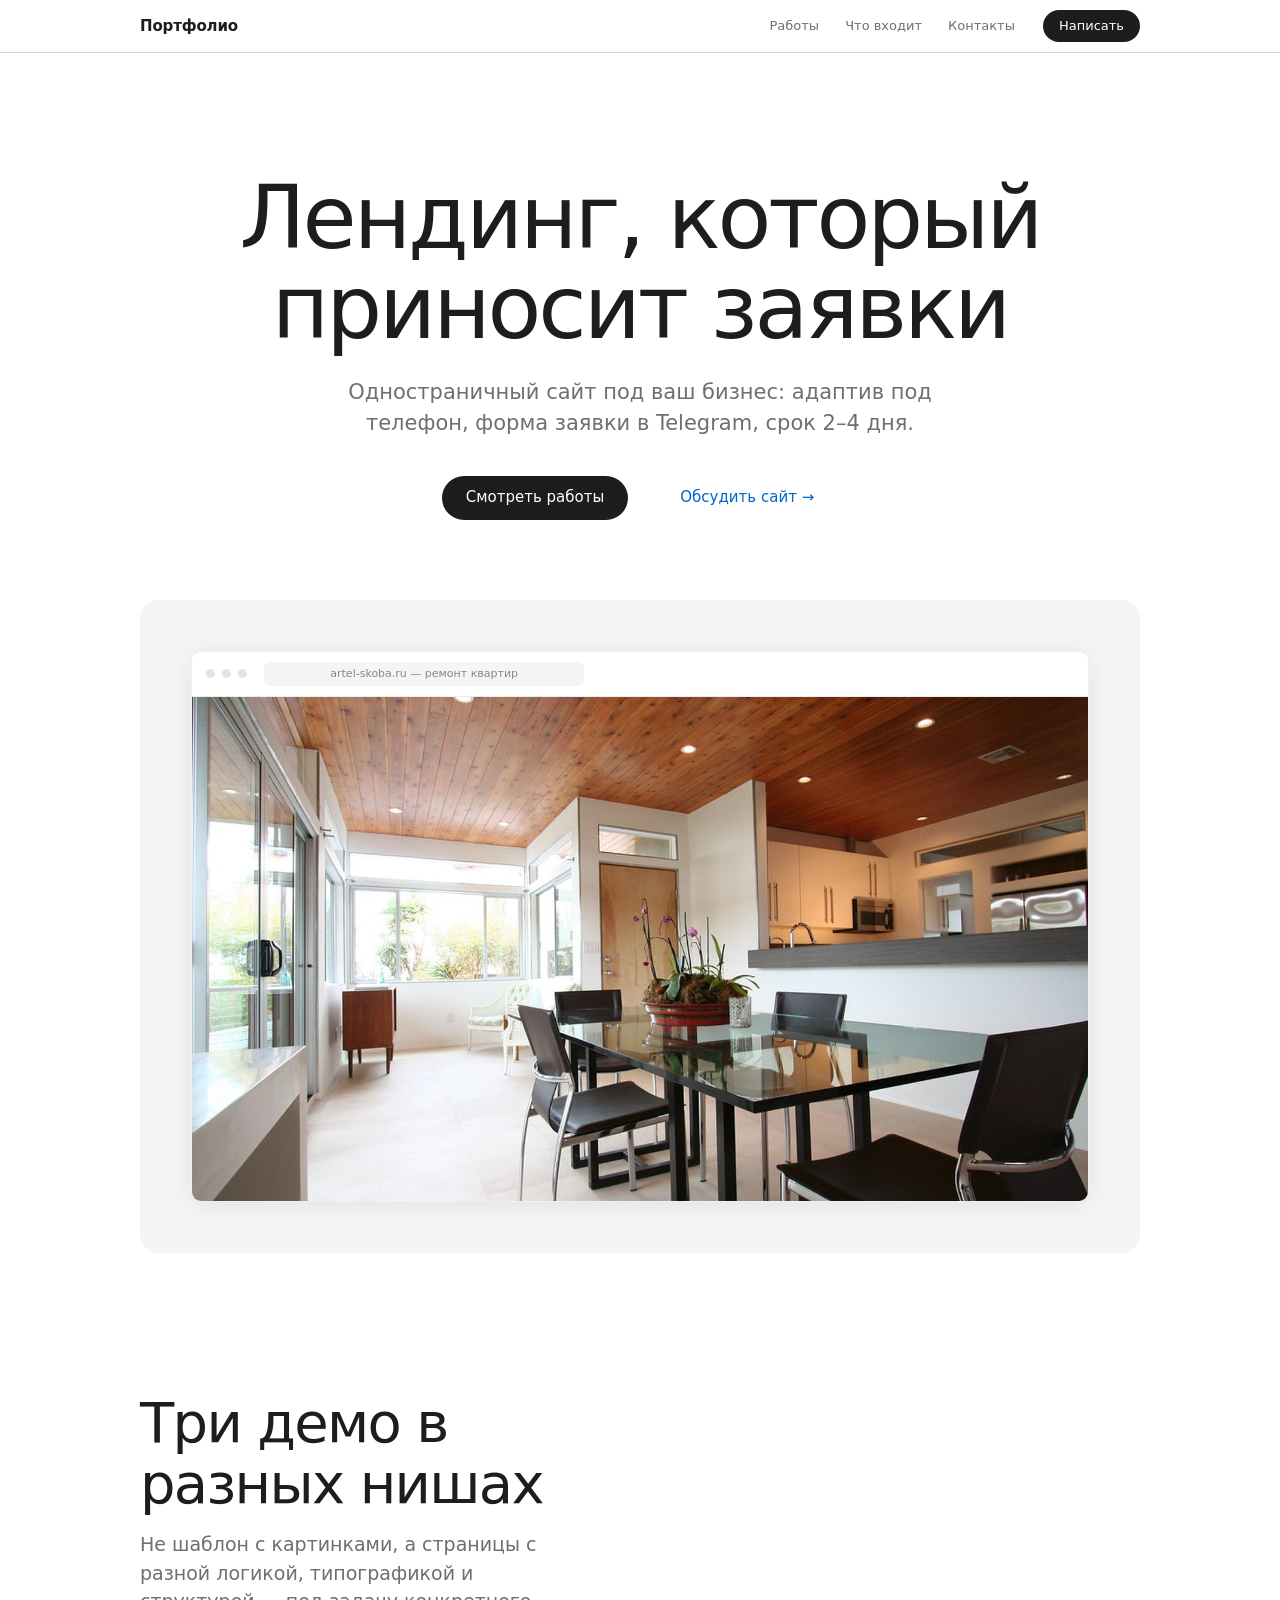
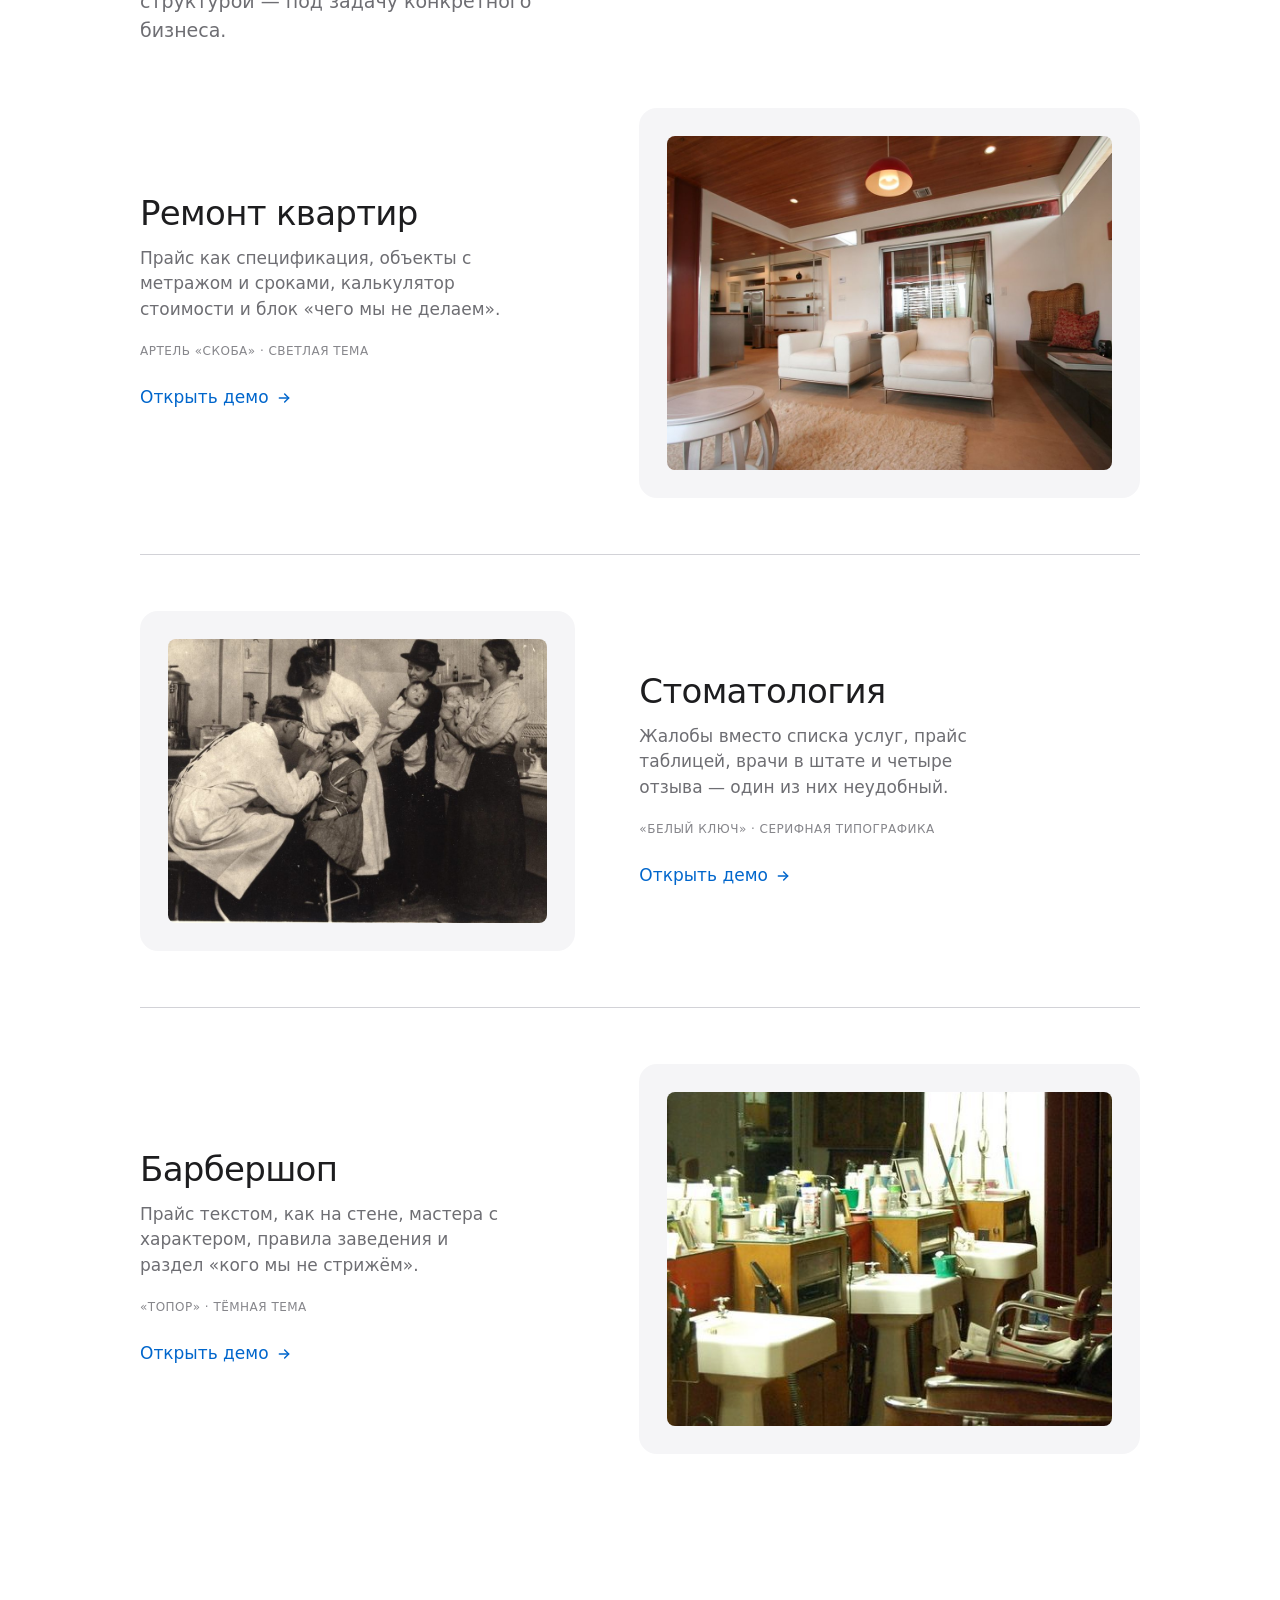
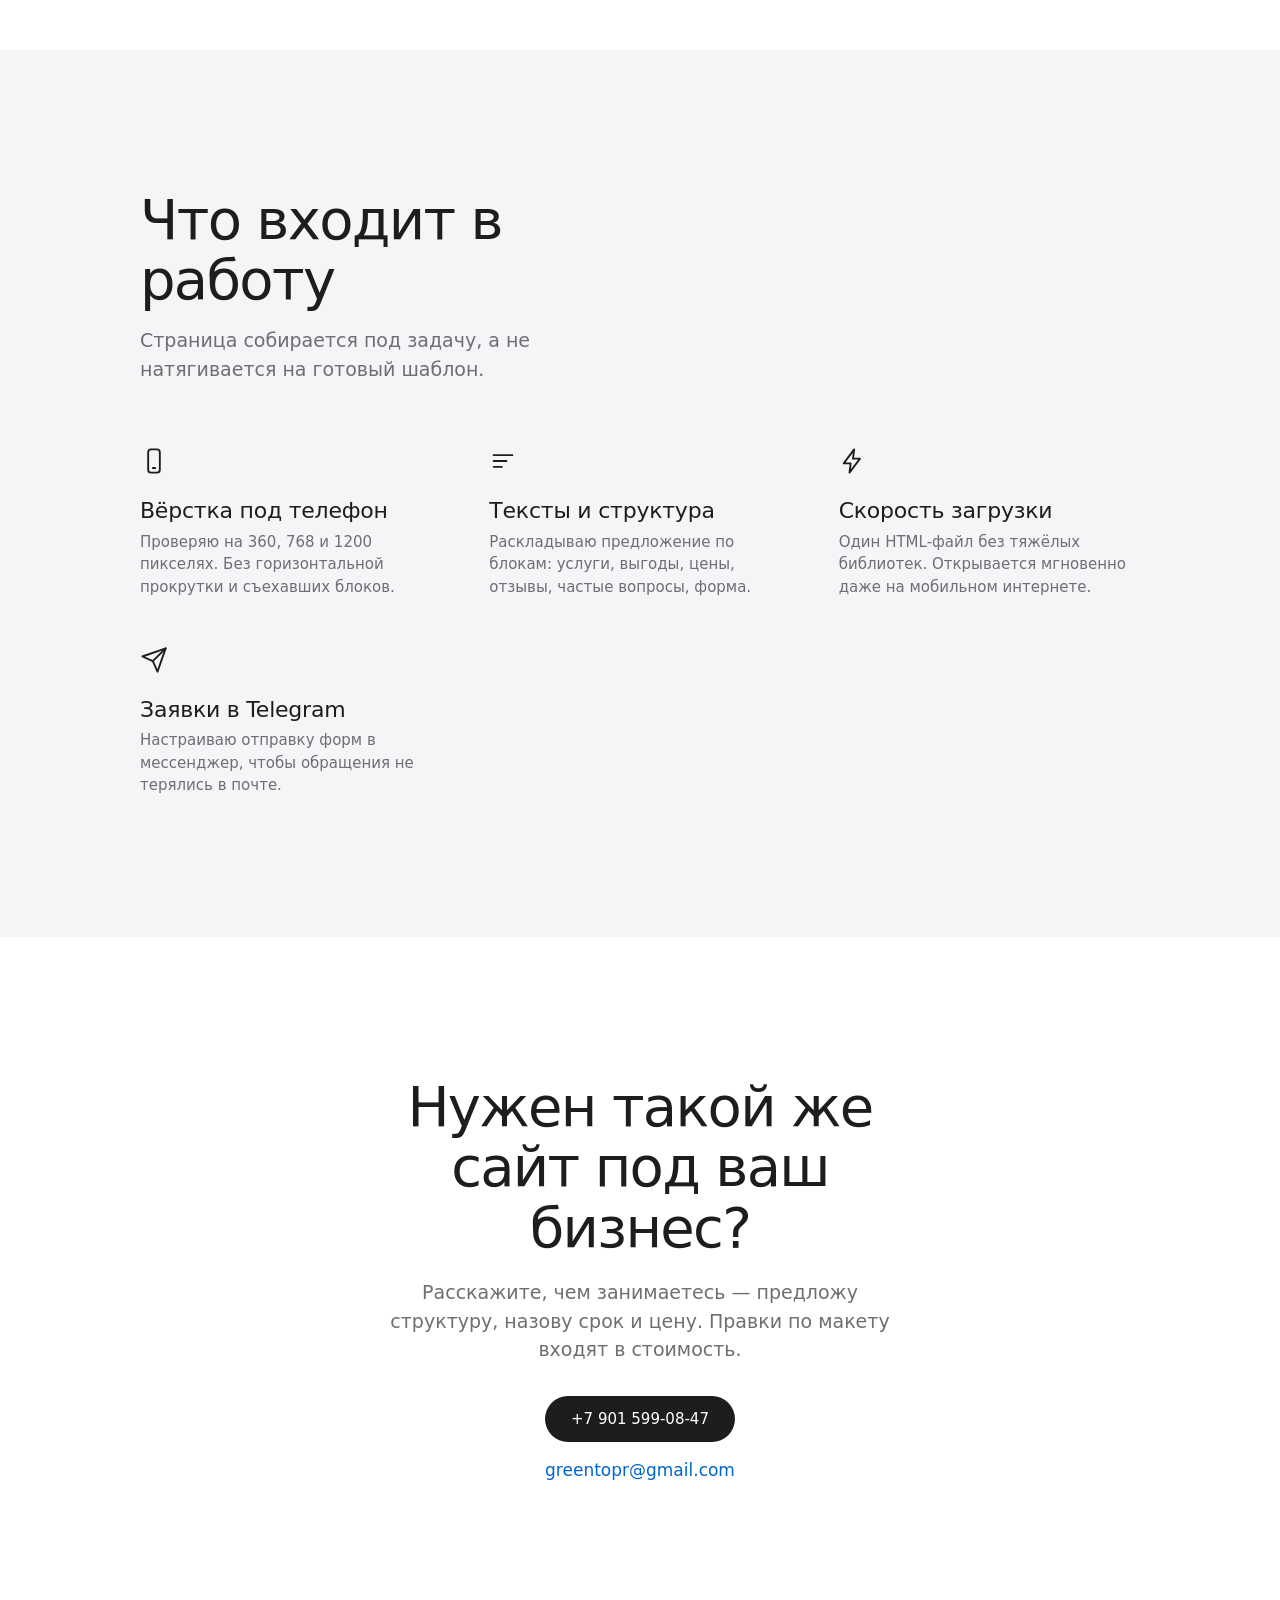
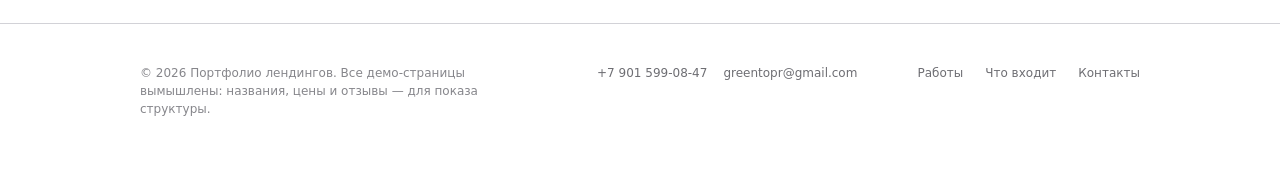
==== commit 21a2bf61: "Add contact phone and email to portfolio CTA and footer" ====
--- a/index.html
+++ b/index.html
@@ -161,7 +161,10 @@
   .cta{text-align:center}
   .cta h2{font-size:clamp(32px,4.6vw,56px);letter-spacing:-0.03em;max-width:16ch;margin:0 auto}
   .cta p{margin:20px auto 0;max-width:44ch;font-size:clamp(17px,1.8vw,19px);color:var(--ink-muted)}
-  .cta .pill{margin-top:32px;min-height:46px;padding:0 26px;font-size:15px}
+  .contacts{display:flex;flex-direction:column;align-items:center;gap:16px;margin-top:32px}
+  .contacts .pill{min-height:46px;padding:0 26px;font-size:15px}
+  .contact-mail{font-size:17px;color:var(--accent)}
+  .contact-mail:hover{color:var(--accent-hover)}
 
   /* ---------- подвал ---------- */
   footer{border-top:1px solid var(--hairline);padding:40px 0 56px}
@@ -170,6 +173,9 @@
   .foot nav{display:flex;gap:22px}
   .foot nav a{font-size:12px;color:var(--ink-muted)}
   .foot nav a:hover{color:var(--ink)}
+  .foot__contacts{display:flex;flex-wrap:wrap;gap:16px;font-size:12px}
+  .foot__contacts a{color:var(--ink-muted)}
+  .foot__contacts a:hover{color:var(--ink)}
 
   /* ---------- адаптив ---------- */
   @media (max-width:860px){
@@ -326,8 +332,10 @@
     <div class="wrap">
       <h2>Нужен такой же сайт под ваш бизнес?</h2>
       <p>Расскажите, чем занимаетесь — предложу структуру, назову срок и цену. Правки по макету входят в стоимость.</p>
-      <!-- ЗАМЕНИТЬ: ссылка на Telegram / WhatsApp / почту -->
-      <a class="pill" href="#contact">Написать мне</a>
+      <div class="contacts">
+        <a class="pill" href="tel:+79015990847">+7 901 599-08-47</a>
+        <a class="contact-mail" href="mailto:greentopr@gmail.com">greentopr@gmail.com</a>
+      </div>
     </div>
   </section>
 
@@ -336,6 +344,10 @@
 <footer>
   <div class="wrap foot">
     <p>© <span id="year">2026</span> Портфолио лендингов. Все демо-страницы вымышлены: названия, цены и отзывы — для показа структуры.</p>
+    <p class="foot__contacts">
+      <a href="tel:+79015990847">+7 901 599-08-47</a>
+      <a href="mailto:greentopr@gmail.com">greentopr@gmail.com</a>
+    </p>
     <nav aria-label="Ссылки в подвале">
       <a href="#works">Работы</a>
       <a href="#included">Что входит</a>
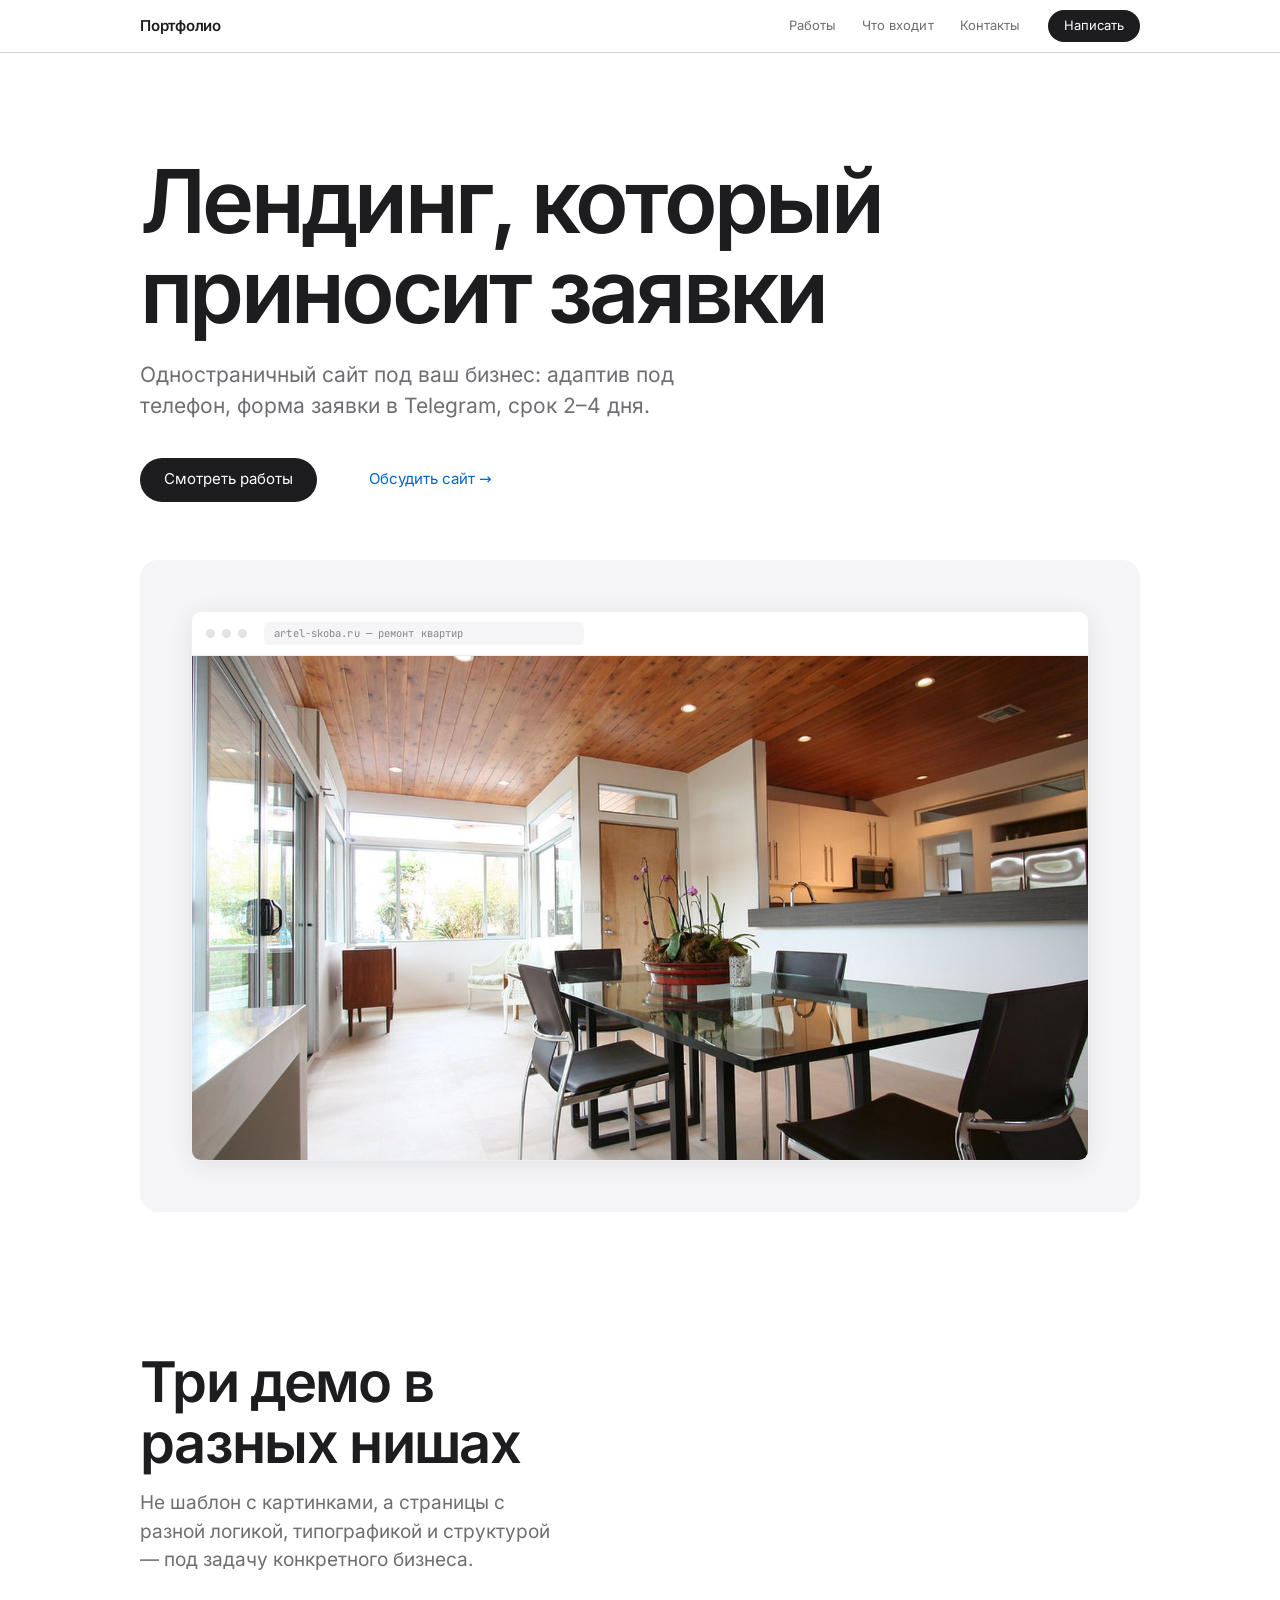
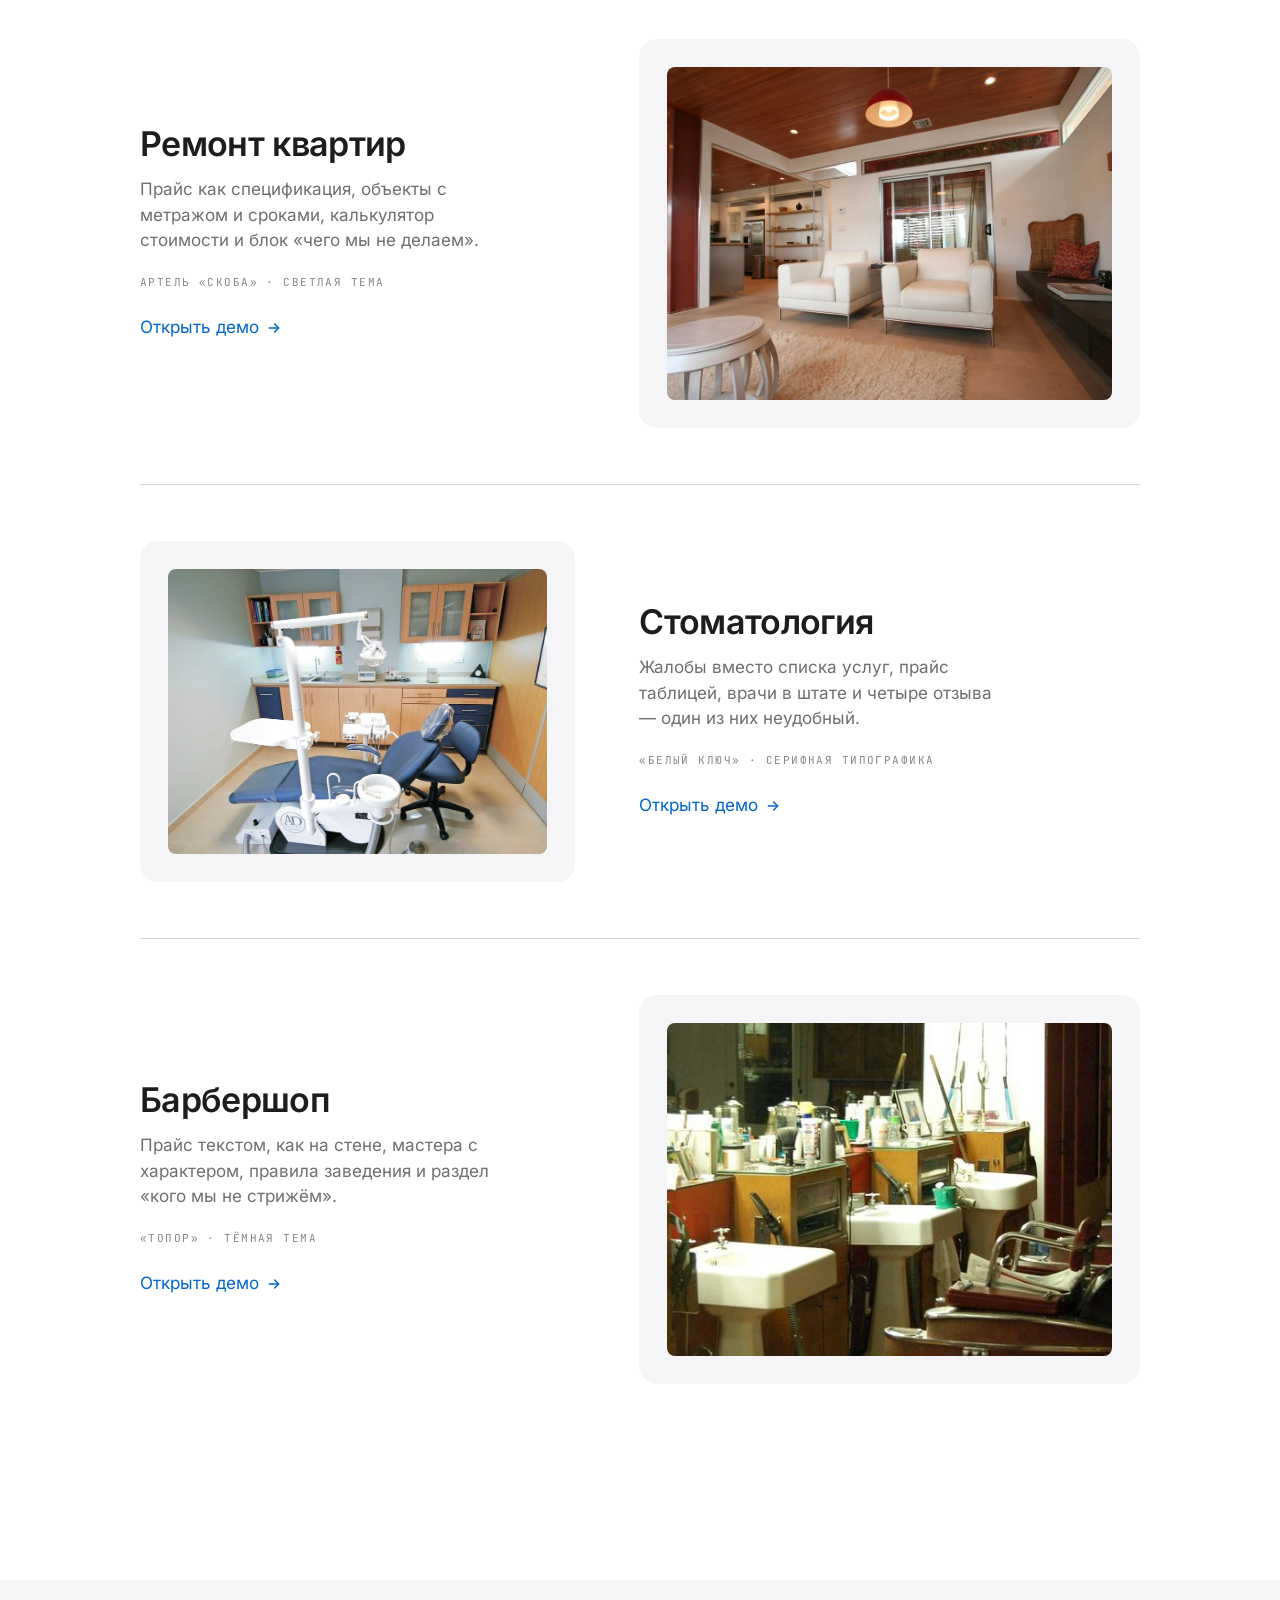
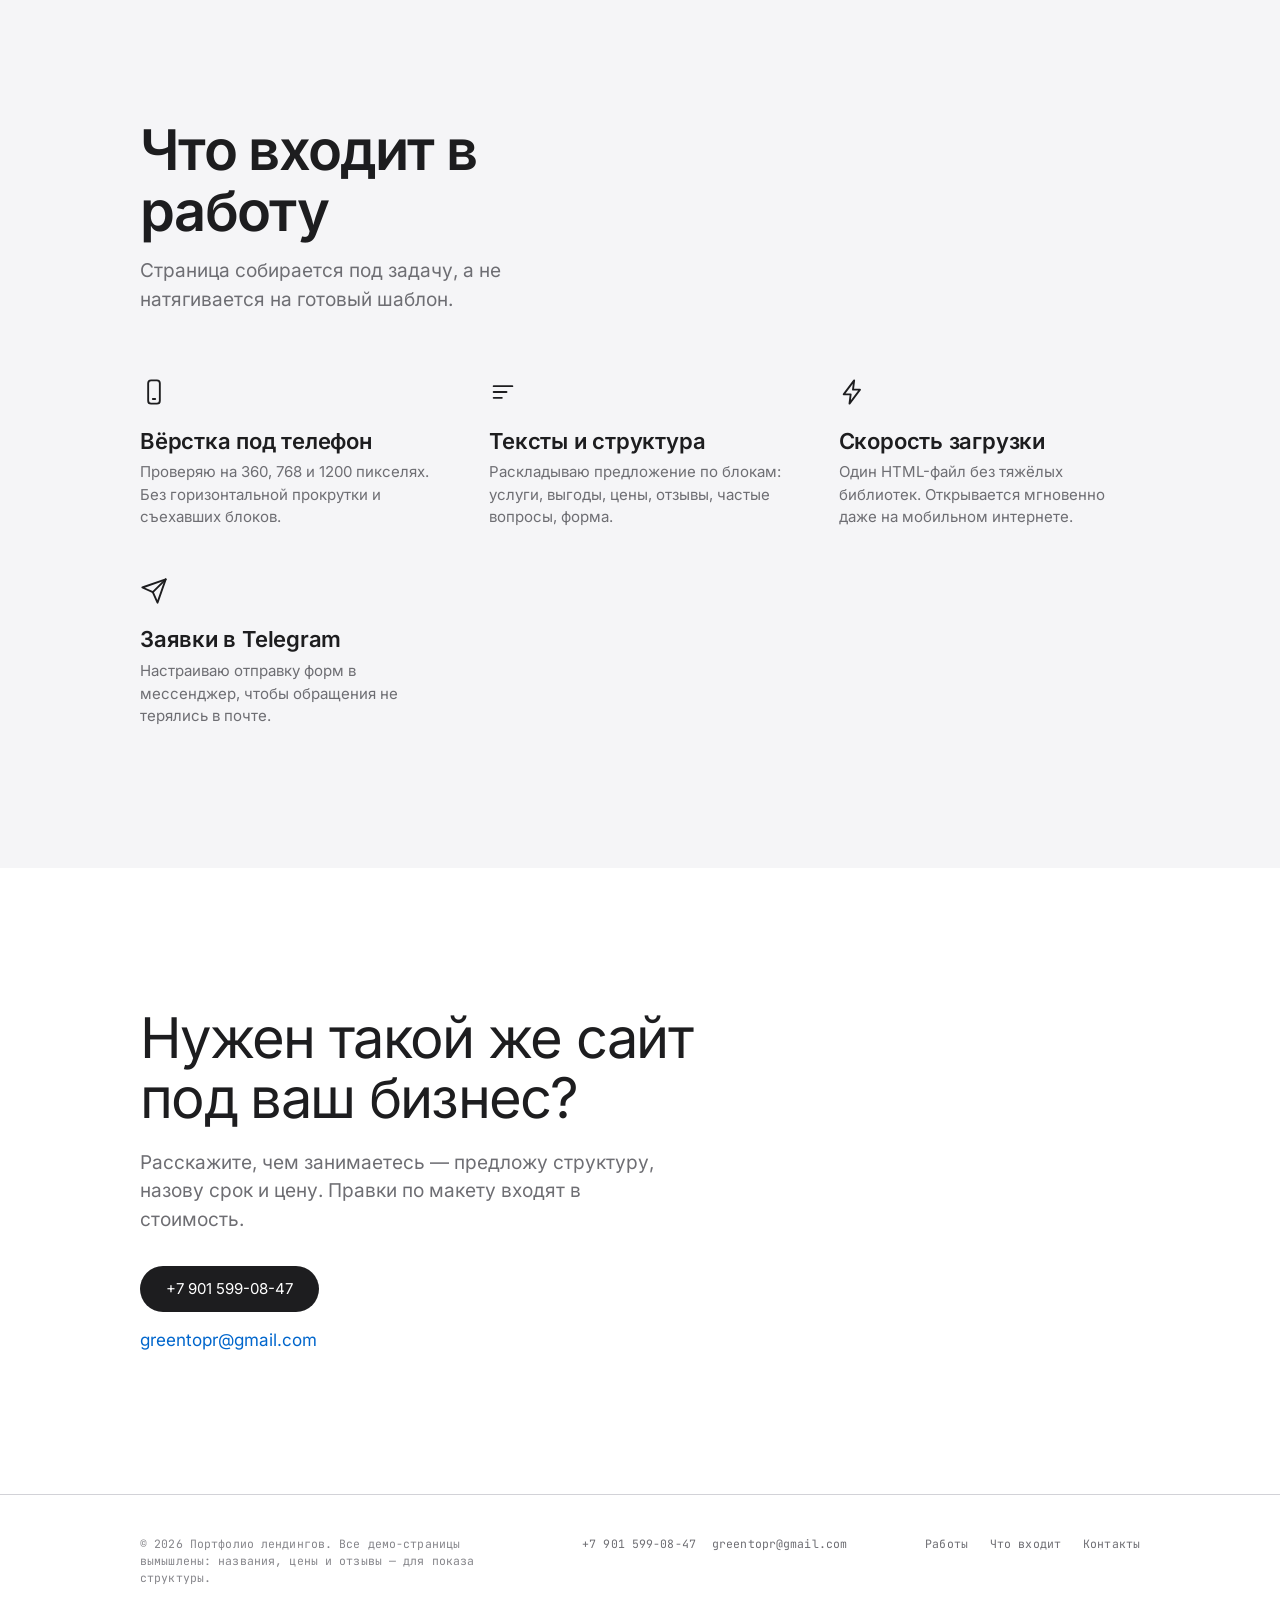
==== commit b258d2d0: "Hub: local Inter + JetBrains Mono, left-aligned hero, mono micro-labels, add self-hosted fonts" ====
--- a/index.html
+++ b/index.html
@@ -10,6 +10,27 @@
 <meta property="og:title" content="Портфолио — лендинги под ключ">
 <meta property="og:description" content="Три живых демо: ремонт квартир, стоматология, барбершоп.">
 <style>
+@font-face{font-family:"Inter";font-style:normal;font-weight:400;font-display:swap;src:url("fonts/Inter-400-cyrillic.woff2") format("woff2");unicode-range:U+0301, U+0400-045F, U+0490-0491, U+04B0-04B1, U+2116;}
+@font-face{font-family:"Inter";font-style:normal;font-weight:400;font-display:swap;src:url("fonts/Inter-400-latin.woff2") format("woff2");unicode-range:U+0000-00FF, U+0131, U+0152-0153, U+02BB-02BC, U+02C6, U+02DA, U+02DC, U+0304, U+0308, U+0329, U+2000-206F, U+20AC, U+2122, U+2191, U+2193, U+2212, U+2215, U+FEFF, U+FFFD;}
+@font-face{font-family:"Inter";font-style:normal;font-weight:600;font-display:swap;src:url("fonts/Inter-600-cyrillic.woff2") format("woff2");unicode-range:U+0301, U+0400-045F, U+0490-0491, U+04B0-04B1, U+2116;}
+@font-face{font-family:"Inter";font-style:normal;font-weight:600;font-display:swap;src:url("fonts/Inter-600-latin.woff2") format("woff2");unicode-range:U+0000-00FF, U+0131, U+0152-0153, U+02BB-02BC, U+02C6, U+02DA, U+02DC, U+0304, U+0308, U+0329, U+2000-206F, U+20AC, U+2122, U+2191, U+2193, U+2212, U+2215, U+FEFF, U+FFFD;}
+@font-face{font-family:"Playfair Display";font-style:normal;font-weight:500;font-display:swap;src:url("fonts/PlayfairDisplay-500-cyrillic.woff2") format("woff2");unicode-range:U+0301, U+0400-045F, U+0490-0491, U+04B0-04B1, U+2116;}
+@font-face{font-family:"Playfair Display";font-style:normal;font-weight:500;font-display:swap;src:url("fonts/PlayfairDisplay-500-latin.woff2") format("woff2");unicode-range:U+0000-00FF, U+0131, U+0152-0153, U+02BB-02BC, U+02C6, U+02DA, U+02DC, U+0304, U+0308, U+0329, U+2000-206F, U+20AC, U+2122, U+2191, U+2193, U+2212, U+2215, U+FEFF, U+FFFD;}
+@font-face{font-family:"Playfair Display";font-style:normal;font-weight:700;font-display:swap;src:url("fonts/PlayfairDisplay-700-cyrillic.woff2") format("woff2");unicode-range:U+0301, U+0400-045F, U+0490-0491, U+04B0-04B1, U+2116;}
+@font-face{font-family:"Playfair Display";font-style:normal;font-weight:700;font-display:swap;src:url("fonts/PlayfairDisplay-700-latin.woff2") format("woff2");unicode-range:U+0000-00FF, U+0131, U+0152-0153, U+02BB-02BC, U+02C6, U+02DA, U+02DC, U+0304, U+0308, U+0329, U+2000-206F, U+20AC, U+2122, U+2191, U+2193, U+2212, U+2215, U+FEFF, U+FFFD;}
+@font-face{font-family:"Oswald";font-style:normal;font-weight:500;font-display:swap;src:url("fonts/Oswald-500-cyrillic.woff2") format("woff2");unicode-range:U+0301, U+0400-045F, U+0490-0491, U+04B0-04B1, U+2116;}
+@font-face{font-family:"Oswald";font-style:normal;font-weight:500;font-display:swap;src:url("fonts/Oswald-500-latin.woff2") format("woff2");unicode-range:U+0000-00FF, U+0131, U+0152-0153, U+02BB-02BC, U+02C6, U+02DA, U+02DC, U+0304, U+0308, U+0329, U+2000-206F, U+20AC, U+2122, U+2191, U+2193, U+2212, U+2215, U+FEFF, U+FFFD;}
+@font-face{font-family:"Oswald";font-style:normal;font-weight:600;font-display:swap;src:url("fonts/Oswald-600-cyrillic.woff2") format("woff2");unicode-range:U+0301, U+0400-045F, U+0490-0491, U+04B0-04B1, U+2116;}
+@font-face{font-family:"Oswald";font-style:normal;font-weight:600;font-display:swap;src:url("fonts/Oswald-600-latin.woff2") format("woff2");unicode-range:U+0000-00FF, U+0131, U+0152-0153, U+02BB-02BC, U+02C6, U+02DA, U+02DC, U+0304, U+0308, U+0329, U+2000-206F, U+20AC, U+2122, U+2191, U+2193, U+2212, U+2215, U+FEFF, U+FFFD;}
+@font-face{font-family:"JetBrains Mono";font-style:normal;font-weight:400;font-display:swap;src:url("fonts/JetBrainsMono-400-cyrillic.woff2") format("woff2");unicode-range:U+0301, U+0400-045F, U+0490-0491, U+04B0-04B1, U+2116;}
+@font-face{font-family:"JetBrains Mono";font-style:normal;font-weight:400;font-display:swap;src:url("fonts/JetBrainsMono-400-latin.woff2") format("woff2");unicode-range:U+0000-00FF, U+0131, U+0152-0153, U+02BB-02BC, U+02C6, U+02DA, U+02DC, U+0304, U+0308, U+0329, U+2000-206F, U+20AC, U+2122, U+2191, U+2193, U+2212, U+2215, U+FEFF, U+FFFD;}
+@font-face{font-family:"JetBrains Mono";font-style:normal;font-weight:700;font-display:swap;src:url("fonts/JetBrainsMono-700-cyrillic.woff2") format("woff2");unicode-range:U+0301, U+0400-045F, U+0490-0491, U+04B0-04B1, U+2116;}
+@font-face{font-family:"JetBrains Mono";font-style:normal;font-weight:700;font-display:swap;src:url("fonts/JetBrainsMono-700-latin.woff2") format("woff2");unicode-range:U+0000-00FF, U+0131, U+0152-0153, U+02BB-02BC, U+02C6, U+02DA, U+02DC, U+0304, U+0308, U+0329, U+2000-206F, U+20AC, U+2122, U+2191, U+2193, U+2212, U+2215, U+FEFF, U+FFFD;}
+@font-face{font-family:"Bitter";font-style:normal;font-weight:600;font-display:swap;src:url("fonts/Bitter-600-cyrillic.woff2") format("woff2");unicode-range:U+0301, U+0400-045F, U+0490-0491, U+04B0-04B1, U+2116;}
+@font-face{font-family:"Bitter";font-style:normal;font-weight:600;font-display:swap;src:url("fonts/Bitter-600-latin.woff2") format("woff2");unicode-range:U+0000-00FF, U+0131, U+0152-0153, U+02BB-02BC, U+02C6, U+02DA, U+02DC, U+0304, U+0308, U+0329, U+2000-206F, U+20AC, U+2122, U+2191, U+2193, U+2212, U+2215, U+FEFF, U+FFFD;}
+@font-face{font-family:"Bitter";font-style:normal;font-weight:700;font-display:swap;src:url("fonts/Bitter-700-cyrillic.woff2") format("woff2");unicode-range:U+0301, U+0400-045F, U+0490-0491, U+04B0-04B1, U+2116;}
+@font-face{font-family:"Bitter";font-style:normal;font-weight:700;font-display:swap;src:url("fonts/Bitter-700-latin.woff2") format("woff2");unicode-range:U+0000-00FF, U+0131, U+0152-0153, U+02BB-02BC, U+02C6, U+02DA, U+02DC, U+0304, U+0308, U+0329, U+2000-206F, U+20AC, U+2122, U+2191, U+2193, U+2212, U+2215, U+FEFF, U+FFFD;}
+
   :root{
     --canvas:#ffffff;
     --canvas-alt:#f5f5f7;
@@ -194,6 +215,33 @@
     html{scroll-behavior:auto}
     *{transition:none!important;animation:none!important}
   }
+
+/* == ПОСТАНОВКА: переработка оформления (хаб) == */
+:root{
+  --display:'Inter',-apple-system,"SF Pro Display","Segoe UI",system-ui,sans-serif;
+  --mono:'JetBrains Mono',ui-monospace,"Cascadia Mono",Consolas,monospace;
+}
+.brand{letter-spacing:-.015em}
+.nav__links a{letter-spacing:.004em}
+.hero h1{font-weight:600;letter-spacing:-.042em}
+.sec__head h2,.work__text h3,.feat h3{font-weight:600}
+.shot__url{font-family:var(--mono);font-size:10.5px;letter-spacing:.01em}
+.work__tag{font-family:var(--mono);font-size:11px;letter-spacing:.13em}
+.foot p,.foot nav a,.foot__contacts a,.foot__contacts span{font-family:var(--mono);font-size:11.5px;letter-spacing:.01em}
+/* перебиваем центрирование: заголовок и первый экран встают по левой сетке,
+   макет браузера придвигается ближе — на телефоне это не ломается, там
+   центрирование и так уходит в одну колонку */
+.hero{text-align:left;padding:clamp(60px,8.5vw,104px) 0 0}
+.hero h1{max-width:17ch;margin:0}
+.hero p{margin:22px 0 0;max-width:46ch}
+.hero__cta{justify-content:flex-start}
+.stage{margin-top:clamp(34px,4.6vw,58px)}
+.sec__head{margin-left:0}
+.cta{text-align:left}
+.cta h2{margin:0}
+.cta p{margin:20px 0 0}
+.contacts{align-items:flex-start}
+
 </style>
 </head>
 <body>
